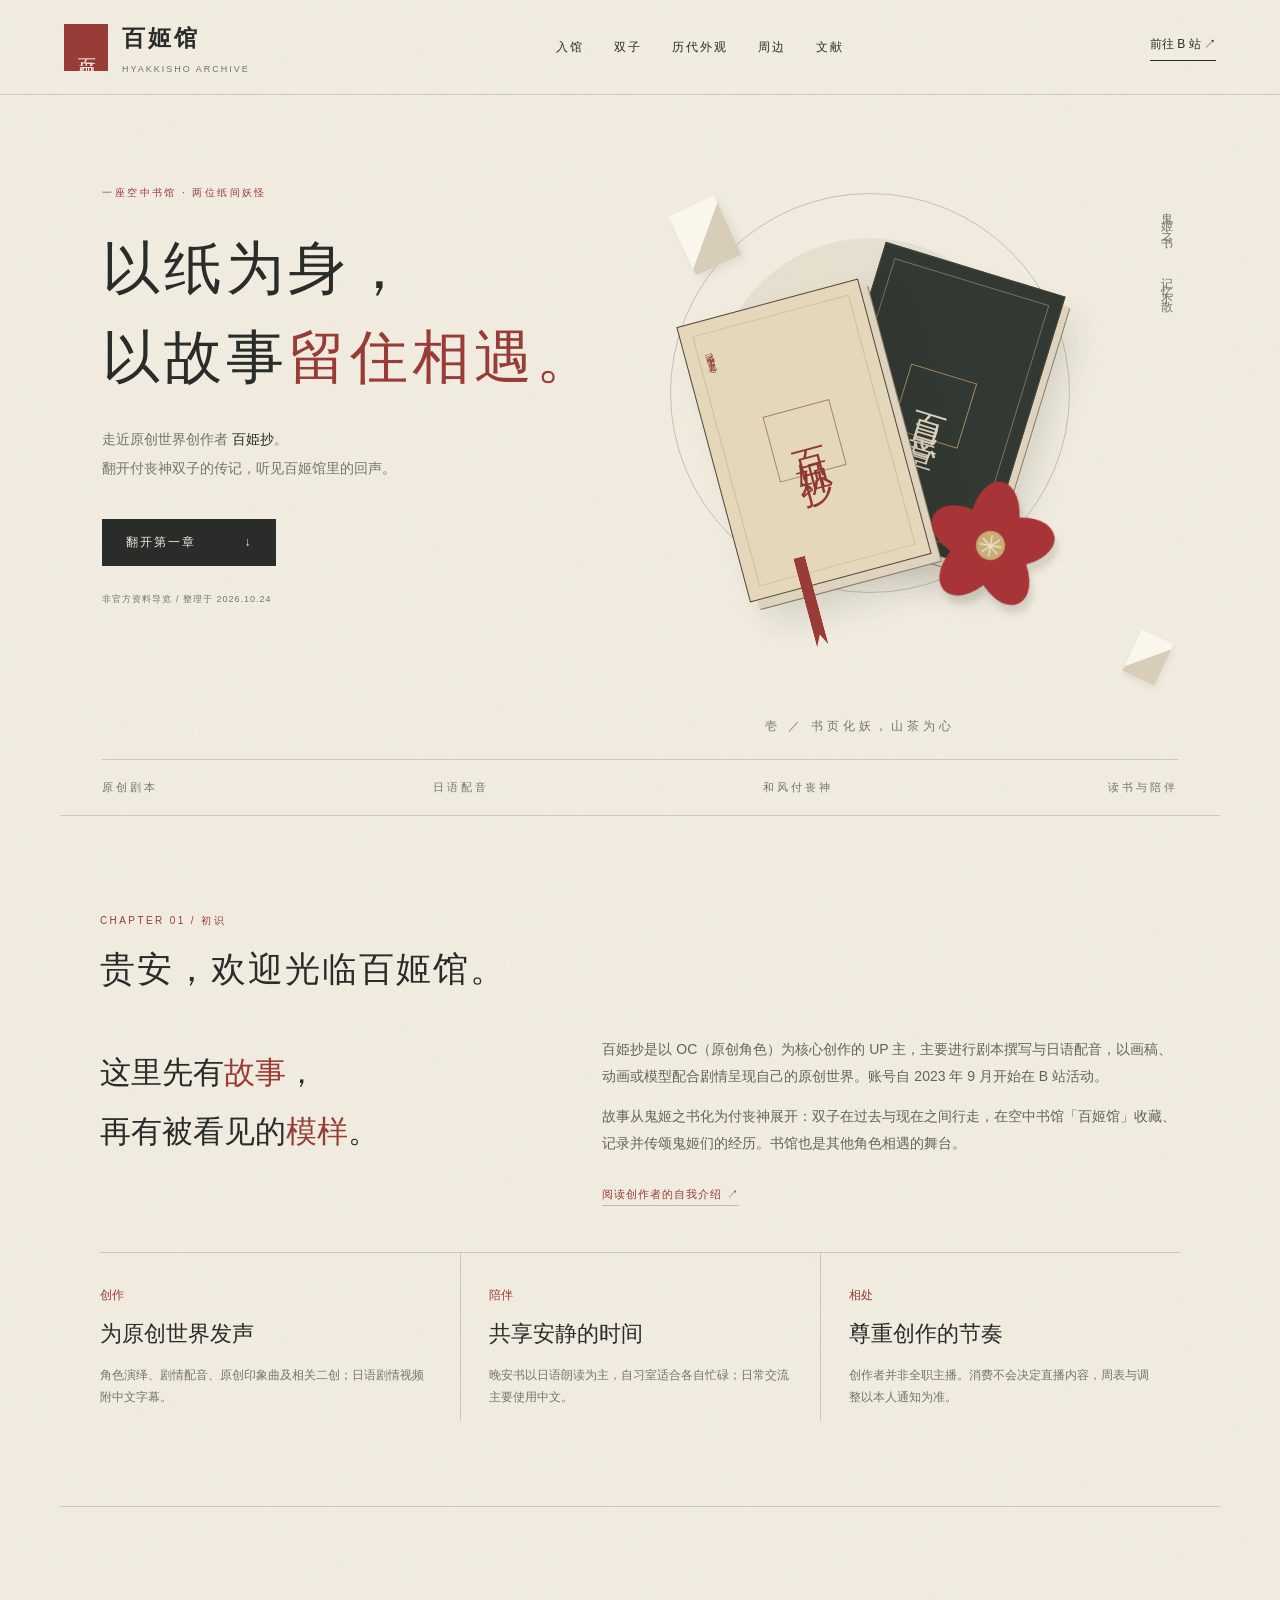
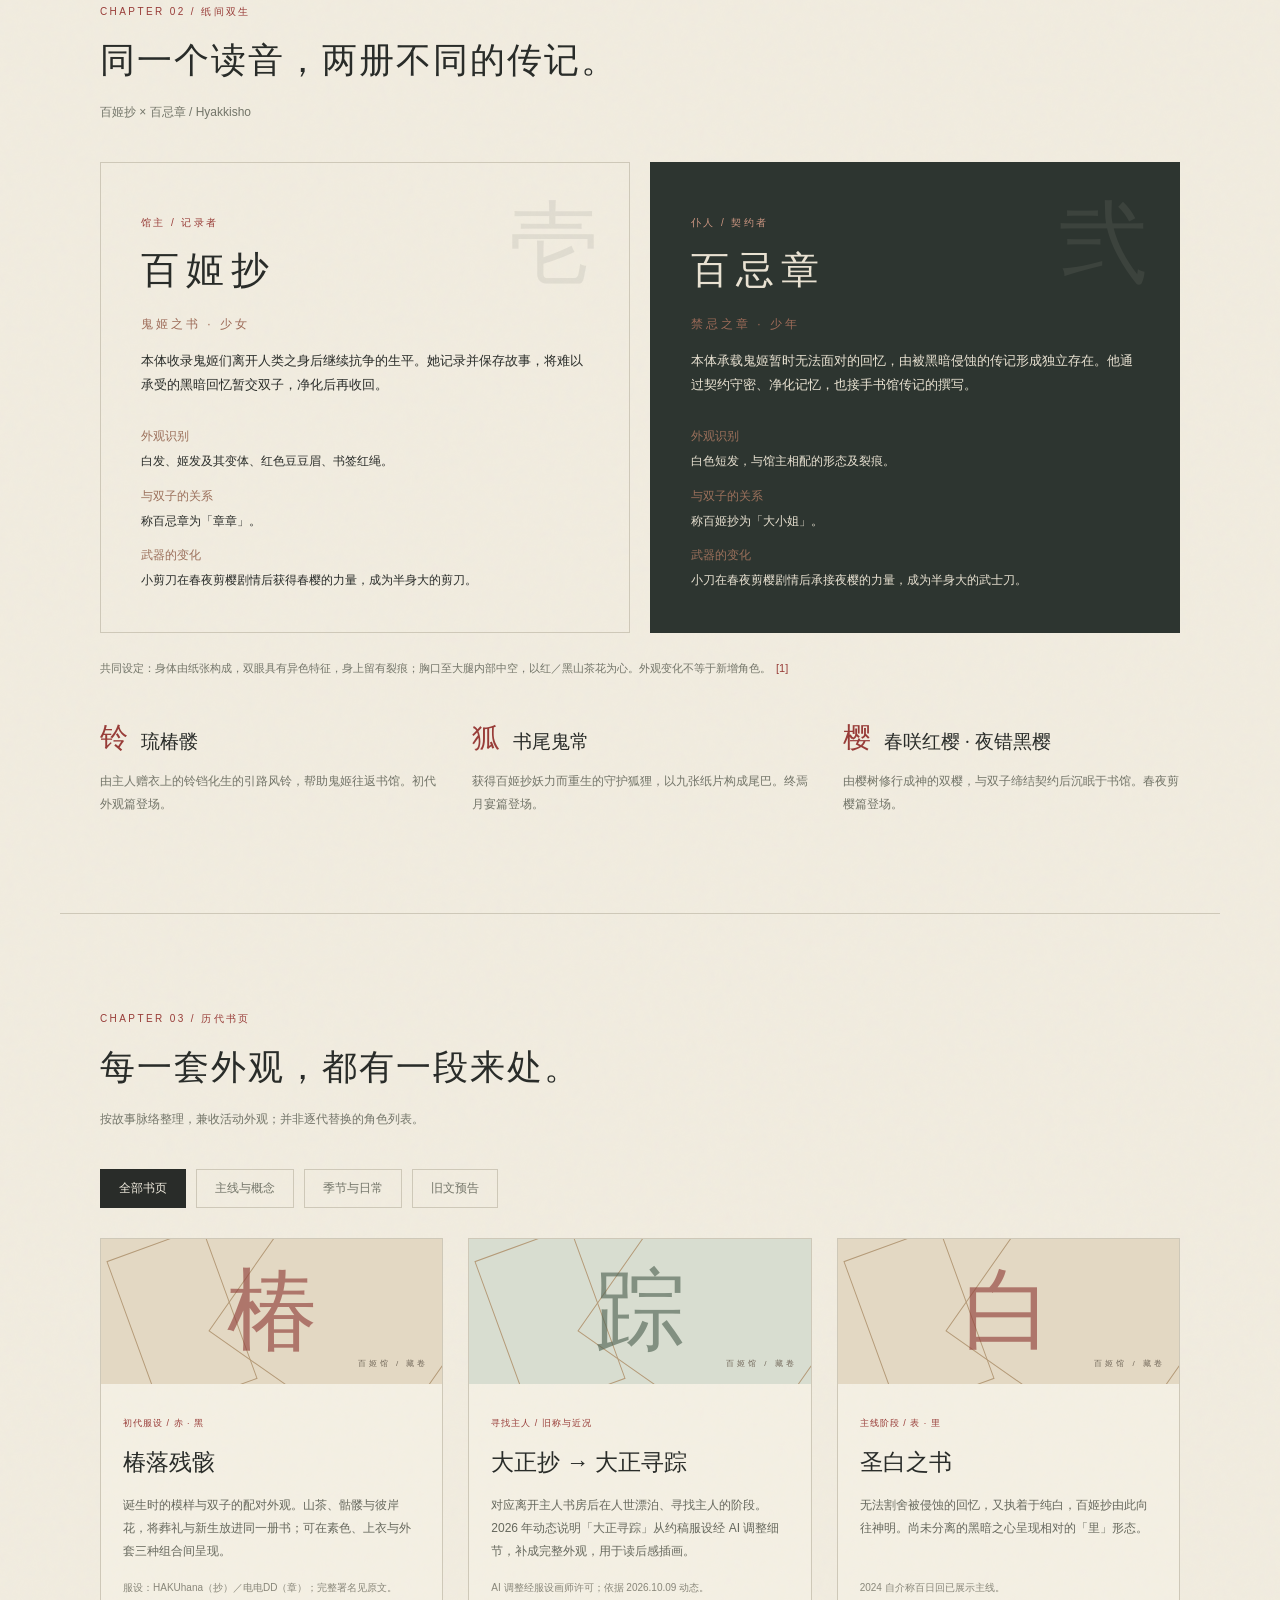
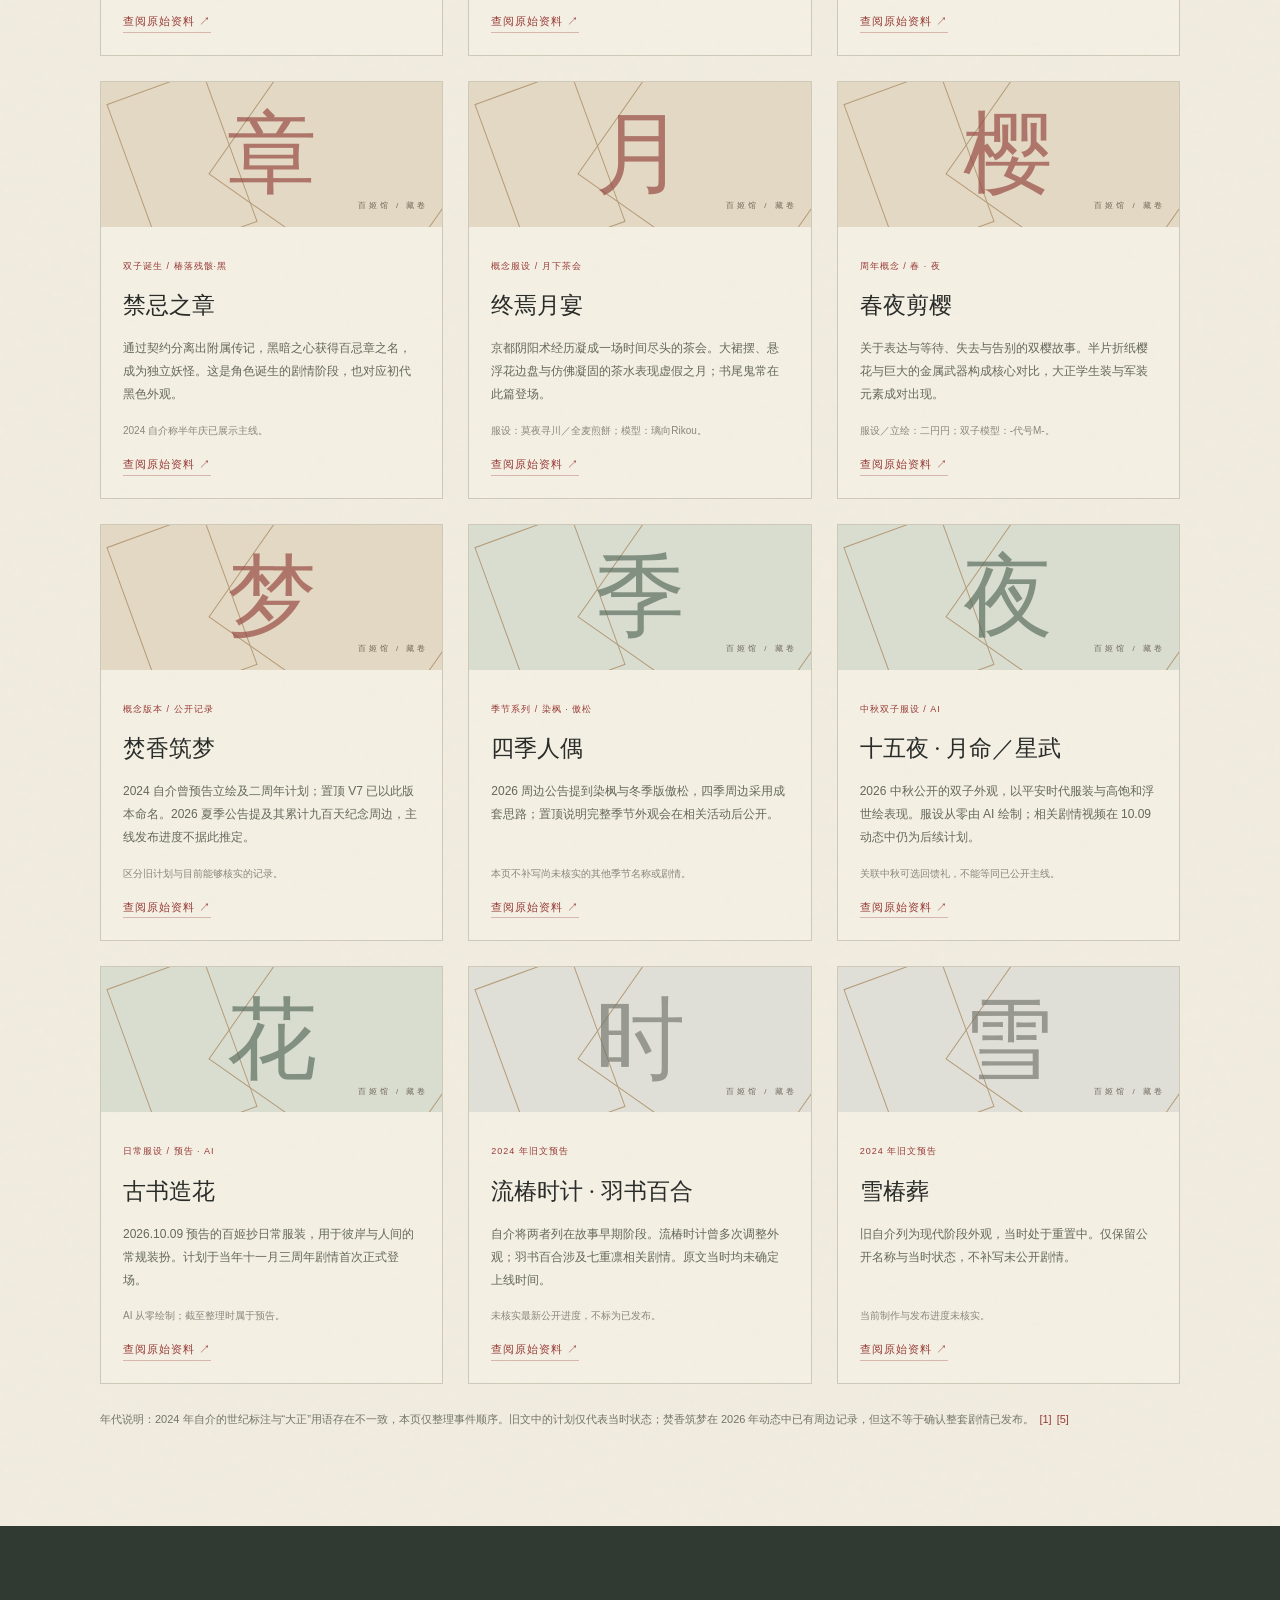
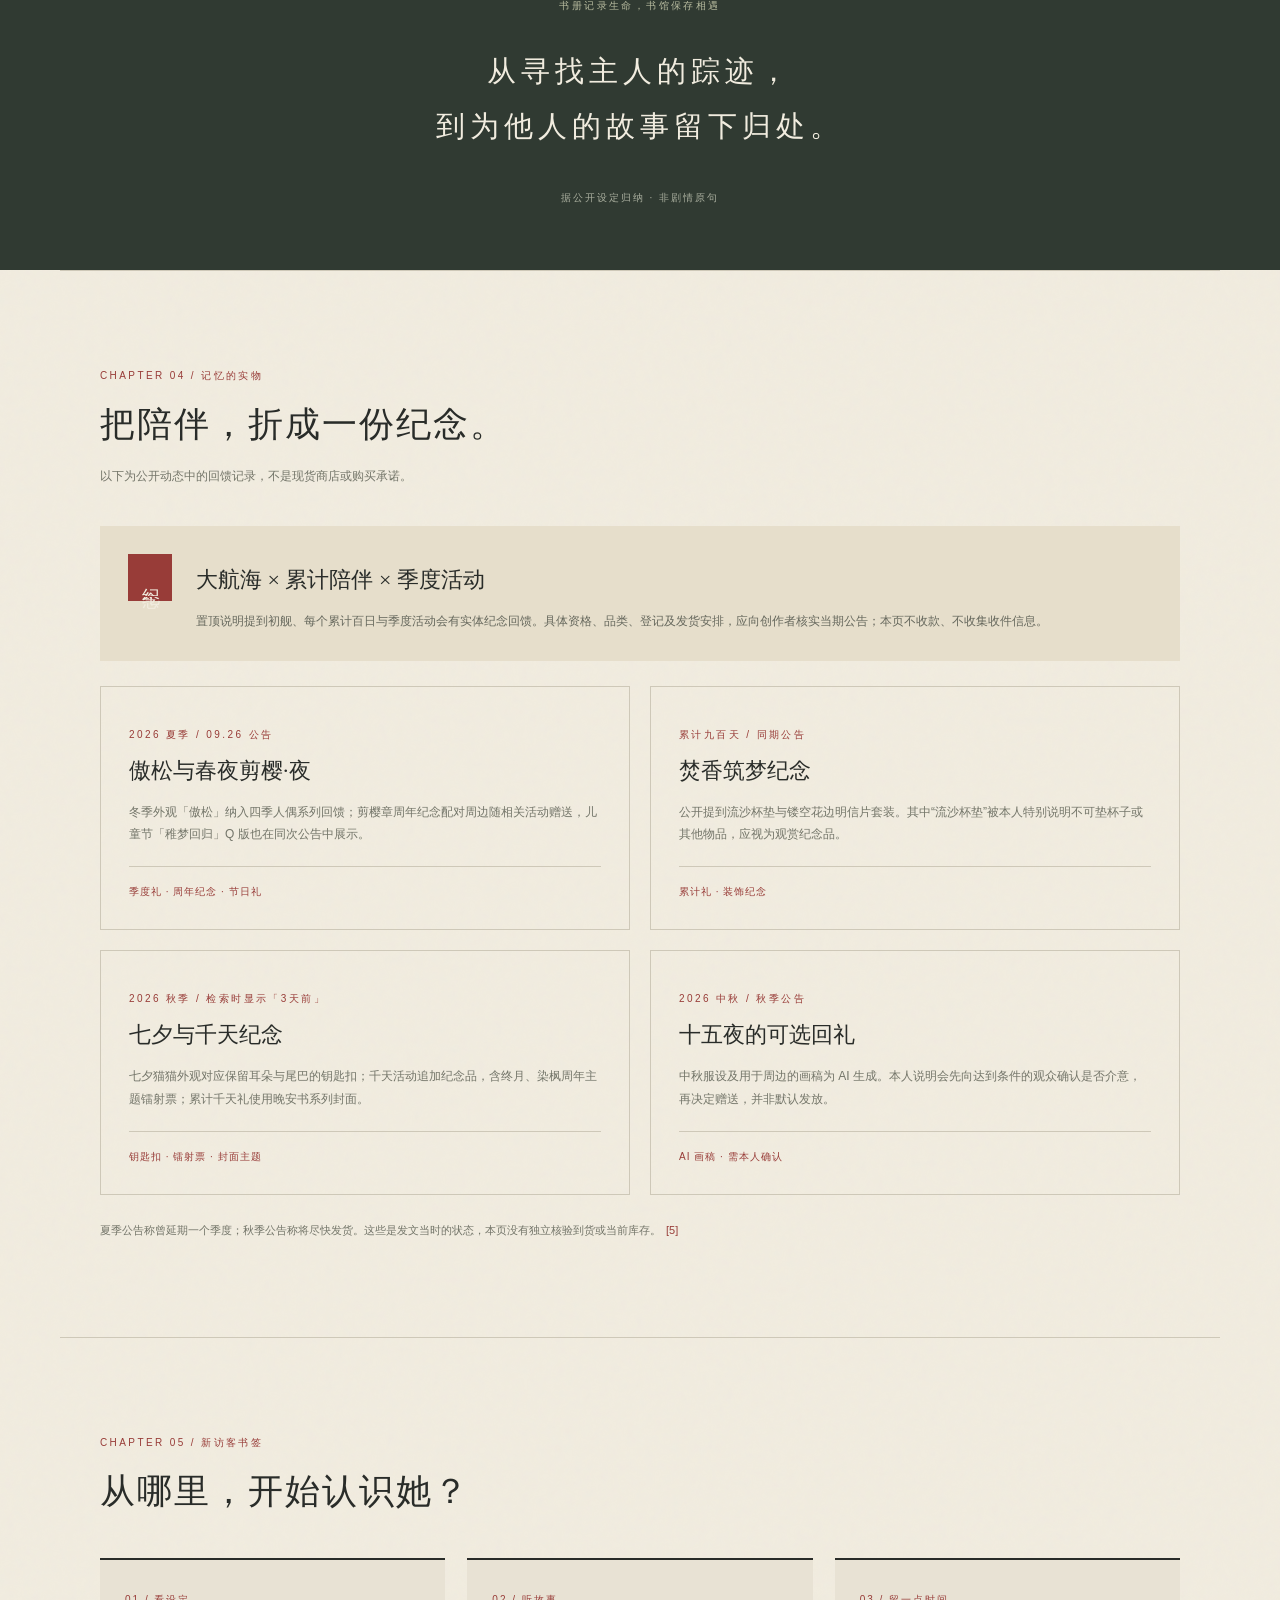
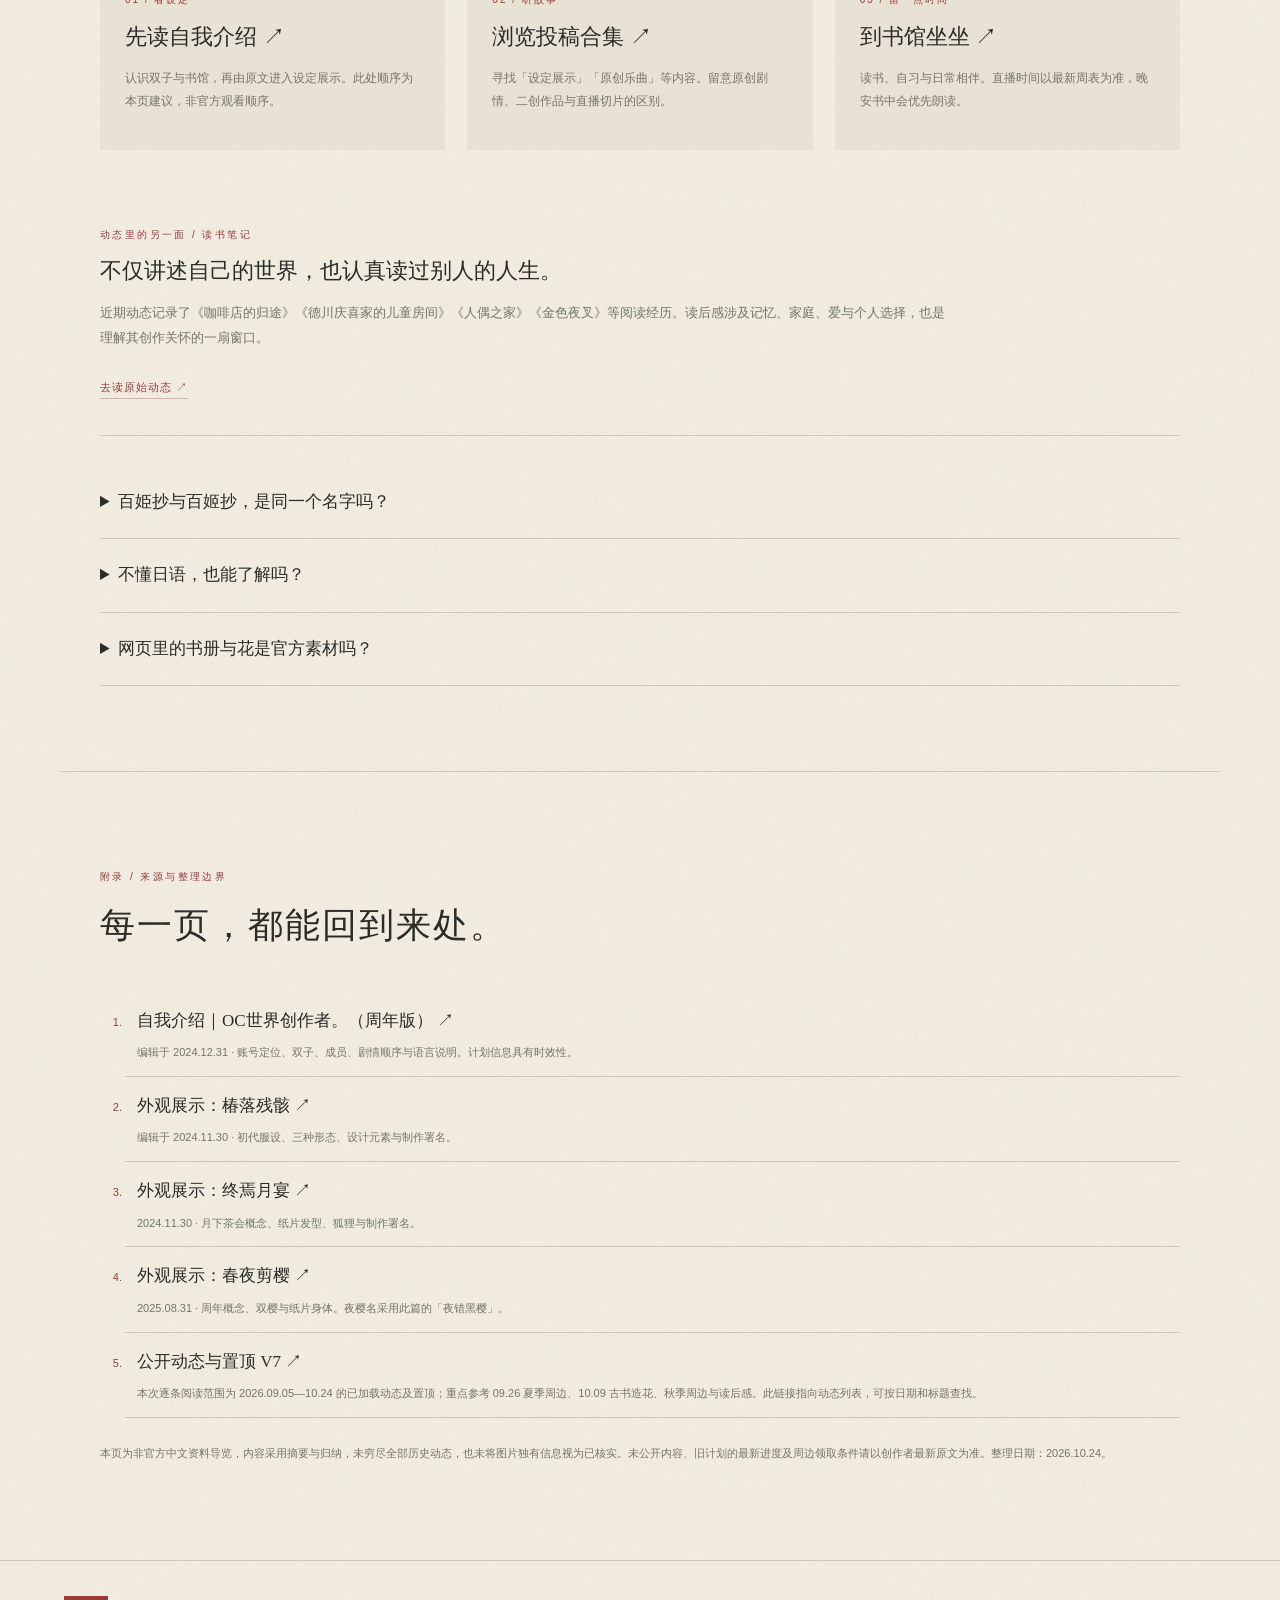
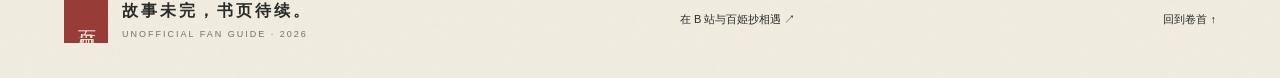
==== index.html @ fdc0618f "Build sourced Hyakkisho fan guide" ====
<!doctype html>
<html lang="zh-CN">
<head><meta charset="UTF-8"><meta name="viewport" content="width=device-width,initial-scale=1"><meta name="description" content="走进百姬馆：了解OC创作者百姫抄、付丧神双子、历代外观与纪念周边。非官方资料导览。"><meta name="theme-color" content="#eee8da"><title>百姬馆 · 纸间纪事 | 百姫抄非官方导览</title><link rel="stylesheet" href="style.css"><script src="app.js" defer></script></head>
<body>
<header><a class="brand" href="#"><span class="seal">百姬</span><span>百姬馆<small>HYAKKISHO ARCHIVE</small></span></a><nav aria-label="主要导航"><a href="#about">入馆</a><a href="#characters">双子</a><a href="#editions">历代外观</a><a href="#gifts">周边</a><a href="#sources">文献</a></nav><a class="visit" href="https://space.bilibili.com/3494368858081709" target="_blank" rel="noopener noreferrer">前往 B 站 ↗</a></header>
<main>
<section class="hero" aria-labelledby="title"><div class="hero-copy"><p class="eyebrow">一座空中书馆 · 两位纸间妖怪</p><h1 id="title">以纸为身，<br>以故事<span>留住相遇。</span></h1><p class="lead">走近原创世界创作者 <strong>百姫抄</strong>。<br>翻开付丧神双子的传记，听见百姬馆里的回声。</p><a class="button" href="#about">翻开第一章 <span>↓</span></a><p class="hero-note">非官方资料导览 / 整理于 2026.10.24</p></div><div class="book-scene" aria-label="以书册、山茶花和折纸为意象的装饰插画，并非角色立绘" role="img"><div class="orbit"></div><div class="moon"></div><span class="vertical">鬼姬之书 · 记忆不散</span><div class="paper p1"></div><div class="paper p2"></div><div class="book book-back"><span>百忌章</span></div><div class="book book-front"><span>百姬抄</span><small>记录者之卷</small><i></i></div><svg class="camellia" viewBox="0 0 240 240" aria-hidden="true"><g fill="#a93437"><ellipse cx="120" cy="82" rx="35" ry="56"/><ellipse cx="120" cy="82" rx="35" ry="56" transform="rotate(72 120 120)"/><ellipse cx="120" cy="82" rx="35" ry="56" transform="rotate(144 120 120)"/><ellipse cx="120" cy="82" rx="35" ry="56" transform="rotate(216 120 120)"/><ellipse cx="120" cy="82" rx="35" ry="56" transform="rotate(288 120 120)"/></g><circle cx="120" cy="120" r="21" fill="#c8ae75"/><g stroke="#eee3c8" stroke-width="2"><path d="M107 111l25 20m-23 0 23-21m-12-5v31m-16-16h32"/></g></svg><span class="scene-caption">壱 ／ 书页化妖，山茶为心</span></div><div class="hero-bottom"><span>原创剧本</span><span>日语配音</span><span>和风付丧神</span><span>读书与陪伴</span></div></section>
<section id="about" class="section about"><div class="section-heading"><p class="eyebrow">CHAPTER 01 / 初识</p><h2>贵安，欢迎光临百姬馆。</h2></div><div class="about-grid"><p class="intro">这里先有<span>故事</span>，<br>再有被看见的<span>模样</span>。</p><div><p>百姫抄是以 OC（原创角色）为核心创作的 UP 主，主要进行剧本撰写与日语配音，以画稿、动画或模型配合剧情呈现自己的原创世界。账号自 2023 年 9 月开始在 B 站活动。</p><p>故事从鬼姬之书化为付丧神展开：双子在过去与现在之间行走，在空中书馆「百姬馆」收藏、记录并传颂鬼姬们的经历。书馆也是其他角色相遇的舞台。</p><a class="text-link" href="https://www.bilibili.com/opus/1005208701635657733" target="_blank" rel="noopener noreferrer">阅读创作者的自我介绍 ↗</a></div></div><div class="facts"><div><small>创作</small><h3>为原创世界发声</h3><p>角色演绎、剧情配音、原创印象曲及相关二创；日语剧情视频附中文字幕。</p></div><div><small>陪伴</small><h3>共享安静的时间</h3><p>晚安书以日语朗读为主，自习室适合各自忙碌；日常交流主要使用中文。</p></div><div><small>相处</small><h3>尊重创作的节奏</h3><p>创作者并非全职主播。消费不会决定直播内容，周表与调整以本人通知为准。</p></div></div></section>
<section id="characters" class="section characters"><div class="section-heading"><p class="eyebrow">CHAPTER 02 / 纸间双生</p><h2>同一个读音，两册不同的传记。</h2><p>百姬抄 × 百忌章 / Hyakkisho</p></div><div class="twins"><article class="twin light"><span class="number">壱</span><p class="eyebrow">馆主 / 记录者</p><h3>百姬抄</h3><p class="alias">鬼姬之书 · 少女</p><p>本体收录鬼姬们离开人类之身后继续抗争的生平。她记录并保存故事，将难以承受的黑暗回忆暂交双子，净化后再收回。</p><dl><dt>外观识别</dt><dd>白发、姬发及其变体、红色豆豆眉、书签红绳。</dd><dt>与双子的关系</dt><dd>称百忌章为「章章」。</dd><dt>武器的变化</dt><dd>小剪刀在春夜剪樱剧情后获得春樱的力量，成为半身大的剪刀。</dd></dl></article><article class="twin dark"><span class="number">弐</span><p class="eyebrow">仆人 / 契约者</p><h3>百忌章</h3><p class="alias">禁忌之章 · 少年</p><p>本体承载鬼姬暂时无法面对的回忆，由被黑暗侵蚀的传记形成独立存在。他通过契约守密、净化记忆，也接手书馆传记的撰写。</p><dl><dt>外观识别</dt><dd>白色短发，与馆主相配的形态及裂痕。</dd><dt>与双子的关系</dt><dd>称百姬抄为「大小姐」。</dd><dt>武器的变化</dt><dd>小刀在春夜剪樱剧情后承接夜樱的力量，成为半身大的武士刀。</dd></dl></article></div><p class="annotation">共同设定：身体由纸张构成，双眼具有异色特征，身上留有裂痕；胸口至大腿内部中空，以红／黑山茶花为心。外观变化不等于新增角色。<a href="#source-1">[1]</a></p><div class="companions"><article><span>铃</span><h3>琉椿髅</h3><p>由主人赠衣上的铃铛化生的引路风铃，帮助鬼姬往返书馆。初代外观篇登场。</p></article><article><span>狐</span><h3>书尾鬼常</h3><p>获得百姬抄妖力而重生的守护狐狸，以九张纸片构成尾巴。终焉月宴篇登场。</p></article><article><span>樱</span><h3>春咲红樱 · 夜错黑樱</h3><p>由樱树修行成神的双樱，与双子缔结契约后沉眠于书馆。春夜剪樱篇登场。</p></article></div></section>
<section id="editions" class="section"><div class="section-heading"><p class="eyebrow">CHAPTER 03 / 历代书页</p><h2>每一套外观，都有一段来处。</h2><p>按故事脉络整理，兼收活动外观；并非逐代替换的角色列表。</p></div><div class="filters" role="group" aria-label="筛选外观"><button type="button" class="active" data-filter="all" aria-pressed="true">全部书页</button><button type="button" data-filter="story" aria-pressed="false">主线与概念</button><button type="button" data-filter="season" aria-pressed="false">季节与日常</button><button type="button" data-filter="plan" aria-pressed="false">旧文预告</button></div><p id="result-count" class="sr-only" aria-live="polite"></p><div id="edition-grid" class="edition-grid"></div><p class="annotation">年代说明：2024 年自介的世纪标注与“大正”用语存在不一致，本页仅整理事件顺序。旧文中的计划仅代表当时状态；焚香筑梦在 2026 年动态中已有周边记录，但这不等于确认整套剧情已发布。<a href="#source-1">[1]</a><a href="#source-5">[5]</a></p></section>
<section class="quote-band"><p class="eyebrow">书册记录生命，书馆保存相遇</p><p>从寻找主人的踪迹，<br>到为他人的故事留下归处。</p><small>据公开设定归纳 · 非剧情原句</small></section>
<section id="gifts" class="section"><div class="section-heading"><p class="eyebrow">CHAPTER 04 / 记忆的实物</p><h2>把陪伴，折成一份纪念。</h2><p>以下为公开动态中的回馈记录，不是现货商店或购买承诺。</p></div><div class="gift-intro"><span class="seal">纪念</span><div><h3>大航海 × 累计陪伴 × 季度活动</h3><p>置顶说明提到初舰、每个累计百日与季度活动会有实体纪念回馈。具体资格、品类、登记及发货安排，应向创作者核实当期公告；本页不收款、不收集收件信息。</p></div></div><div class="gift-grid"><article><p class="eyebrow">2026 夏季 / 09.26 公告</p><h3>傲松与春夜剪樱·夜</h3><p>冬季外观「傲松」纳入四季人偶系列回馈；剪樱章周年纪念配对周边随相关活动赠送，儿童节「稚梦回归」Q 版也在同次公告中展示。</p><span class="tag">季度礼 · 周年纪念 · 节日礼</span></article><article><p class="eyebrow">累计九百天 / 同期公告</p><h3>焚香筑梦纪念</h3><p>公开提到流沙杯垫与镂空花边明信片套装。其中“流沙杯垫”被本人特别说明不可垫杯子或其他物品，应视为观赏纪念品。</p><span class="tag">累计礼 · 装饰纪念</span></article><article><p class="eyebrow">2026 秋季 / 检索时显示「3天前」</p><h3>七夕与千天纪念</h3><p>七夕猫猫外观对应保留耳朵与尾巴的钥匙扣；千天活动追加纪念品，含终月、染枫周年主题镭射票；累计千天礼使用晚安书系列封面。</p><span class="tag">钥匙扣 · 镭射票 · 封面主题</span></article><article><p class="eyebrow">2026 中秋 / 秋季公告</p><h3>十五夜的可选回礼</h3><p>中秋服设及用于周边的画稿为 AI 生成。本人说明会先向达到条件的观众确认是否介意，再决定赠送，并非默认发放。</p><span class="tag">AI 画稿 · 需本人确认</span></article></div><p class="annotation">夏季公告称曾延期一个季度；秋季公告称将尽快发货。这些是发文当时的状态，本页没有独立核验到货或当前库存。<a href="#source-5">[5]</a></p></section>
<section id="start" class="section start"><div class="section-heading"><p class="eyebrow">CHAPTER 05 / 新访客书签</p><h2>从哪里，开始认识她？</h2></div><div class="start-grid"><a href="https://www.bilibili.com/opus/1005208701635657733" target="_blank" rel="noopener noreferrer"><small>01 / 看设定</small><h3>先读自我介绍 ↗</h3><p>认识双子与书馆，再由原文进入设定展示。此处顺序为本页建议，非官方观看顺序。</p></a><a href="https://space.bilibili.com/3494368858081709/lists" target="_blank" rel="noopener noreferrer"><small>02 / 听故事</small><h3>浏览投稿合集 ↗</h3><p>寻找「设定展示」「原创乐曲」等内容。留意原创剧情、二创作品与直播切片的区别。</p></a><a href="https://live.bilibili.com/30369774" target="_blank" rel="noopener noreferrer"><small>03 / 留一点时间</small><h3>到书馆坐坐 ↗</h3><p>读书、自习与日常相伴。直播时间以最新周表为准，晚安书中会优先朗读。</p></a></div><div class="reading"><p class="eyebrow">动态里的另一面 / 读书笔记</p><h3>不仅讲述自己的世界，也认真读过别人的人生。</h3><p>近期动态记录了《咖啡店的归途》《德川庆喜家的儿童房间》《人偶之家》《金色夜叉》等阅读经历。读后感涉及记忆、家庭、爱与个人选择，也是理解其创作关怀的一扇窗口。</p><a class="text-link" href="https://space.bilibili.com/3494368858081709/dynamic" target="_blank" rel="noopener noreferrer">去读原始动态 ↗</a></div><details><summary>百姫抄与百姬抄，是同一个名字吗？</summary><p>账号名使用「姫」；创作者说明日文名字写作「姫」，对应的中文字为「姬」。本页账号名沿用前者，角色中文介绍沿用后者。</p></details><details><summary>不懂日语，也能了解吗？</summary><p>可以。自介说明 OC 剧情视频中的日语配有中文字幕，日常直播互动主要为中文。晚安书多为日语，定位包含安静陪伴。</p></details><details><summary>网页里的书册与花是官方素材吗？</summary><p>不是。本页使用自行绘制的抽象书册、折纸与山茶装饰，未复制角色立绘，也不将装饰插画作为设定依据。角色设计、原画及模型的创作者署名请参阅原专栏。</p></details></section>
<section id="sources" class="section sources"><div class="section-heading"><p class="eyebrow">附录 / 来源与整理边界</p><h2>每一页，都能回到来处。</h2></div><ol><li id="source-1"><a href="https://www.bilibili.com/opus/1005208701635657733" target="_blank" rel="noopener noreferrer">自我介绍｜OC世界创作者。（周年版） ↗</a><span>编辑于 2024.12.31 · 账号定位、双子、成员、剧情顺序与语言说明。计划信息具有时效性。</span></li><li><a href="https://www.bilibili.com/opus/973294887045693443" target="_blank" rel="noopener noreferrer">外观展示：椿落残骸 ↗</a><span>编辑于 2024.11.30 · 初代服设、三种形态、设计元素与制作署名。</span></li><li><a href="https://www.bilibili.com/opus/1005554914639740935" target="_blank" rel="noopener noreferrer">外观展示：终焉月宴 ↗</a><span>2024.11.30 · 月下茶会概念、纸片发型、狐狸与制作署名。</span></li><li><a href="https://www.bilibili.com/opus/1107276409017991169" target="_blank" rel="noopener noreferrer">外观展示：春夜剪樱 ↗</a><span>2025.08.31 · 周年概念、双樱与纸片身体。夜樱名采用此篇的「夜错黑樱」。</span></li><li id="source-5"><a href="https://space.bilibili.com/3494368858081709/dynamic" target="_blank" rel="noopener noreferrer">公开动态与置顶 V7 ↗</a><span>本次逐条阅读范围为 2026.09.05—10.24 的已加载动态及置顶；重点参考 09.26 夏季周边、10.09 古书造花、秋季周边与读后感。此链接指向动态列表，可按日期和标题查找。</span></li></ol><p class="annotation">本页为非官方中文资料导览，内容采用摘要与归纳，未穷尽全部历史动态，也未将图片独有信息视为已核实。未公开内容、旧计划的最新进度及周边领取条件请以创作者最新原文为准。整理日期：2026.10.24。</p></section>
</main><footer><a class="brand" href="#"><span class="seal">百姬</span><span>故事未完，书页待续。<small>UNOFFICIAL FAN GUIDE · 2026</small></span></a><a href="https://space.bilibili.com/3494368858081709" target="_blank" rel="noopener noreferrer">在 B 站与百姫抄相遇 ↗</a><a href="#">回到卷首 ↑</a></footer>
</body></html>
---- style.css ----
@charset "UTF-8";
:root{--paper:#f1ecdf;--ink:#292c29;--muted:#737569;--red:#983c38;--line:#cec8b8;--serif:"Noto Serif SC","Songti SC","SimSun",serif}*{box-sizing:border-box}html{scroll-behavior:smooth;scroll-padding-top:100px}body{margin:0;background:var(--paper);color:var(--ink);font-family:"Microsoft YaHei",sans-serif;font-size:14px;line-height:1.9;background-image:url("data:image/svg+xml,%3Csvg viewBox='0 0 180 180' xmlns='http://www.w3.org/2000/svg'%3E%3Cfilter id='n'%3E%3CfeTurbulence type='fractalNoise' baseFrequency='.8' numOctaves='3' stitchTiles='stitch'/%3E%3C/filter%3E%3Cpath fill='%23000' opacity='.025' filter='url(%23n)' d='M0 0h180v180H0z'/%3E%3C/svg%3E")}a{color:inherit;text-decoration:none}a:hover{color:var(--red)}a:focus-visible,button:focus-visible,summary:focus-visible{outline:3px solid var(--red);outline-offset:5px}header{height:95px;margin:0 auto;padding:0 5%;display:flex;align-items:center;justify-content:space-between;border-bottom:1px solid var(--line);gap:25px}.brand{display:flex;gap:14px;align-items:center;font-family:var(--serif);font-size:23px;font-weight:bold;letter-spacing:3px}.brand small{display:block;font:9px/1.8 sans-serif;letter-spacing:2px;color:var(--muted)}.seal{display:inline-flex;flex-shrink:0;align-items:center;justify-content:center;border:1px solid var(--red);outline:1px solid var(--red);outline-offset:-5px;width:44px;height:47px;background:var(--red);color:var(--paper);font:18px/1.1 var(--serif);writing-mode:vertical-rl;letter-spacing:3px}nav{display:flex;gap:30px;font-size:12px;letter-spacing:2px}.visit{font-size:12px;border-bottom:1px solid var(--ink);padding-bottom:4px}.hero{min-height:720px;position:relative;padding:78px 8% 85px;display:grid;grid-template-columns:1.12fr 1fr;overflow:hidden}.eyebrow{font-size:10px;letter-spacing:2.4px;font-weight:500;color:var(--red);text-transform:uppercase}.hero h1{font-family:var(--serif);font-size:clamp(38px,4.5vw,66px);font-weight:500;line-height:1.55;letter-spacing:4px;margin:22px 0}.hero h1 span{color:var(--red)}.lead{color:var(--muted);font-size:14px;line-height:2.1}.lead strong{font-weight:500;color:var(--ink)}.button{display:inline-flex;align-items:center;gap:48px;background:var(--ink);color:var(--paper);padding:12px 24px;font-size:12px;letter-spacing:2px;margin-top:22px}.button:hover{background:var(--red);color:white}.hero-note{font-size:9px;letter-spacing:1px;color:var(--muted);margin-top:25px}.book-scene{position:relative;min-height:480px}.orbit{position:absolute;width:400px;height:400px;border:1px solid #c7c0ac;border-radius:50%;top:20px;left:0}.moon{position:absolute;width:310px;height:310px;border-radius:50%;background:#dcd4bf80;left:45px;top:65px}.vertical{writing-mode:vertical-rl;position:absolute;right:0;top:30px;font-family:var(--serif);letter-spacing:8px;font-size:12px;color:var(--muted)}.book{position:absolute;width:188px;height:285px;border:1px solid #51463d;box-shadow:7px 9px 0 #ddd3be,8px 10px 0 #887e68,18px 25px 35px #272b2425;display:flex;align-items:center;justify-content:center}.book:before{content:"";position:absolute;inset:12px;border:1px solid #b9aa8b80}.book span{writing-mode:vertical-rl;font-family:var(--serif);font-size:34px;letter-spacing:12px;border:1px solid #9f8864;padding:15px 8px;line-height:1.5}.book-back{transform:rotate(17deg);background:#323832;color:#dfd5bf;top:90px;left:170px}.book-front{transform:rotate(-15deg);background:#e5d8ba;color:#8f3733;top:125px;left:40px}.book-front:after{content:"";position:absolute;background:#993b38;width:12px;height:92px;bottom:-62px;left:52px;clip-path:polygon(0 0,100% 0,100% 100%,50% 87%,0 100%)}.book-front small{position:absolute;left:15px;top:25px;writing-mode:vertical-rl;font-family:var(--serif);font-size:9px;letter-spacing:3px}.camellia{width:165px;position:absolute;left:238px;top:290px;transform:rotate(10deg);filter:drop-shadow(5px 8px 3px #25271922)}.paper{position:absolute;width:50px;height:65px;background:linear-gradient(135deg,#fbf6eb 50%,#d7cdb8 51%);box-shadow:3px 5px 10px #0001}.p1{left:10px;top:30px;transform:rotate(-25deg)}.p2{right:5px;bottom:40px;transform:rotate(25deg) scale(.7)}.scene-caption{position:absolute;bottom:-5px;left:95px;font:12px var(--serif);letter-spacing:4px;color:var(--muted)}.hero-bottom{position:absolute;bottom:20px;left:8%;right:8%;border-top:1px solid var(--line);display:flex;justify-content:space-between;padding-top:20px;color:var(--muted);font:11px var(--serif);letter-spacing:3px}.section{max-width:1160px;margin:auto;padding:85px 40px;border-top:1px solid var(--line)}.section-heading{margin-bottom:38px}.section-heading h2{font:500 clamp(25px,3vw,35px)/1.6 var(--serif);letter-spacing:2px;margin:12px 0}.section-heading>p:last-child:not(.eyebrow){color:var(--muted);font-size:12px}.about-grid{display:grid;grid-template-columns:1fr 1.4fr;gap:90px}.intro{font:31px/1.9 var(--serif);margin-top:8px}.intro span{color:var(--red)}.about-grid>div>p{margin-top:0;color:#626457}.text-link{display:inline-block;color:var(--red);font-size:11px;letter-spacing:1px;margin-top:14px;border-bottom:1px solid #983c3850}.facts{display:grid;grid-template-columns:repeat(3,1fr);margin-top:45px;border-top:1px solid var(--line)}.facts>div{padding:28px 25px 0 0}.facts>div+div{padding-left:28px;border-left:1px solid var(--line)}.facts small{color:var(--red);font:12px var(--serif)}h3{font:500 22px/1.5 var(--serif);margin:9px 0 14px}.facts p,.companions p{color:var(--muted);font-size:12px}.twins{display:grid;grid-template-columns:1fr 1fr;gap:20px}.twin{padding:40px;position:relative;border:1px solid var(--line)}.twin h3{font-size:38px;letter-spacing:7px}.twin .number{position:absolute;right:30px;top:20px;font:90px var(--serif);opacity:.08}.twin p:not(.eyebrow):not(.alias){font-size:13px}.twin.dark{background:#2d3530;color:#e9e2d2;border-color:#2d3530}.dark .eyebrow{color:#cc9681}.alias{font-size:12px;letter-spacing:3px;color:#9d6b58}dl{margin:27px 0 0;font-size:12px}dt{margin-top:12px;color:#9b705b}dd{margin:2px 0 0}.annotation{font-size:11px;color:var(--muted);line-height:2;margin-top:24px}.annotation a{color:var(--red);margin-left:5px}.companions{display:grid;grid-template-columns:repeat(3,1fr);gap:35px;margin-top:40px}.companions article>span{float:left;margin-right:13px;color:var(--red);font:28px var(--serif)}.companions h3{font-size:19px}.filters{display:flex;flex-wrap:wrap;gap:10px;margin-bottom:30px}.filters button{font:12px "Microsoft YaHei",sans-serif;border:1px solid var(--line);padding:10px 18px;background:transparent;color:var(--muted);cursor:pointer}.filters button.active{background:var(--ink);color:var(--paper);border-color:var(--ink)}.edition-grid{display:grid;grid-template-columns:repeat(3,1fr);gap:25px}.edition{border:1px solid var(--line);background:#faf6eb45;display:flex;flex-direction:column}.edition-art{height:145px;position:relative;overflow:hidden;display:flex;align-items:center;justify-content:center;background:#e3d8c3}.edition-art>span{font:90px var(--serif);color:#93433d;opacity:.65;z-index:1}.edition-art:before{content:"";position:absolute;width:210px;height:210px;top:-40px;right:-20px;border:1px solid #b59b79;transform:rotate(35deg)}.edition-art:after{content:"";position:absolute;width:100px;height:160px;left:30px;top:0;border:1px solid #b59b79;transform:rotate(-20deg)}.edition-art small{position:absolute;right:14px;bottom:13px;font-size:8px;letter-spacing:3px;color:#746a5c}.art-season{background:#d8ddd0}.art-season>span{color:#556757}.art-plan{background:#dfdfd7}.art-plan>span{color:#72736a}.edition-copy{padding:22px;display:flex;flex:1;flex-direction:column}.edition-copy h3{font-size:23px;margin-top:5px}.edition-copy .eyebrow{font-size:9px;letter-spacing:1px}.edition-copy>p:not(.eyebrow){font-size:12px;color:#66685d;margin:0 0 15px}.edition-note{display:block;font-size:10px;color:#89877a;line-height:1.9;margin-top:auto}.edition-copy .text-link{align-self:flex-start}.quote-band{padding:60px 20px;background:#303a32;color:var(--paper);text-align:center}.quote-band .eyebrow{color:#b6ba9e}.quote-band>p:nth-child(2){font:29px/1.9 var(--serif);letter-spacing:5px}.quote-band small{font-size:10px;color:#a9ae9e;letter-spacing:2px}.gift-intro{display:flex;gap:24px;padding:28px;background:#e6decb;margin-bottom:25px}.gift-intro p{font-size:12px;color:#66685d;margin-bottom:0}.gift-grid{display:grid;grid-template-columns:1fr 1fr;gap:20px}.gift-grid article{border:1px solid var(--line);padding:28px}.gift-grid p:not(.eyebrow){font-size:12px;color:var(--muted)}.tag{font-size:10px;color:var(--red);border-top:1px solid var(--line);display:block;padding-top:15px;margin-top:20px;letter-spacing:1px}.start-grid{display:grid;grid-template-columns:repeat(3,1fr);gap:22px}.start-grid>a{display:block;padding:25px;border-top:2px solid var(--ink);background:#e8e2d4}.start-grid small{font-size:10px;color:var(--red);letter-spacing:2px}.start-grid h3{font-size:22px}.start-grid p{font-size:12px;color:var(--muted)}.reading{padding:35px 0;margin:30px 0;border-bottom:1px solid var(--line)}.reading p:not(.eyebrow){font-size:13px;color:var(--muted);max-width:850px}details{border-bottom:1px solid var(--line);padding:20px 0}summary{cursor:pointer;font-family:var(--serif);font-size:17px}details p{font-size:12px;color:var(--muted);max-width:850px}.sources ol{padding-left:25px}.sources li{padding:13px 0 13px 12px;border-bottom:1px solid var(--line)}.sources li::marker{font-size:11px;color:var(--red)}.sources li a{font-family:var(--serif);font-size:17px}.sources li span{display:block;color:var(--muted);font-size:11px;margin-top:5px}footer{padding:35px 5%;border-top:1px solid var(--line);display:flex;align-items:center;justify-content:space-between;gap:25px}footer .brand{font-size:16px}footer>a:not(.brand){font-size:11px}.sr-only{position:absolute;width:1px;height:1px;padding:0;margin:-1px;overflow:hidden;clip:rect(0,0,0,0);white-space:nowrap;border:0}@media(min-width:1450px){.hero{max-width:1400px;margin:auto}}@media(max-width:1000px){nav{gap:14px}.hero{padding:60px 6% 90px;min-height:650px}.book-scene{transform:scale(.8);transform-origin:center left}.about-grid{gap:40px}.edition-grid{grid-template-columns:repeat(2,1fr)}.section{padding:65px 30px}}@media(max-width:650px){header{height:auto;min-height:95px;flex-wrap:wrap;padding:18px 6%;gap:15px}.brand{font-size:20px}nav{order:3;width:100%;justify-content:space-between;gap:8px}.visit{font-size:10px}.hero{grid-template-columns:1fr;padding:45px 7% 75px;min-height:0}.hero h1{font-size:40px;letter-spacing:2px}.hero-copy{position:relative;z-index:2}.book-scene{height:390px;min-height:390px;width:390px;max-width:100%;transform:scale(.79);transform-origin:top left;margin-top:35px;margin-bottom:-70px}.vertical{right:-15px}.hero-bottom{font-size:9px;letter-spacing:1px;left:7%;right:7%}.section{padding:50px 7%}.section-heading{margin-bottom:25px}.section-heading h2{font-size:26px}.about-grid,.twins,.gift-grid,.start-grid{grid-template-columns:1fr;gap:20px}.intro{font-size:27px;line-height:1.7;margin:0}.facts{grid-template-columns:1fr;margin-top:25px}.facts>div,.facts>div+div{padding:20px 0;border-left:0;border-bottom:1px solid var(--line)}.twin{padding:28px}.companions{grid-template-columns:1fr;gap:15px}.companions p{margin-bottom:0}.edition-grid{grid-template-columns:1fr}.edition{display:grid;grid-template-columns:85px 1fr}.edition-art{height:100%;min-height:250px}.edition-art>span{font-size:55px}.edition-art small{writing-mode:vertical-rl;bottom:15px;right:10px}.edition-copy{padding:19px}.edition-copy h3{font-size:22px}.filters{gap:6px}.filters button{padding:8px 11px;font-size:11px}.gift-intro{padding:22px;gap:17px}.gift-intro h3{font-size:19px}.quote-band>p:nth-child(2){font-size:23px;letter-spacing:2px}footer{flex-wrap:wrap;padding:28px 7%}footer .brand{width:100%}}@media(prefers-reduced-motion:reduce){html{scroll-behavior:auto}}
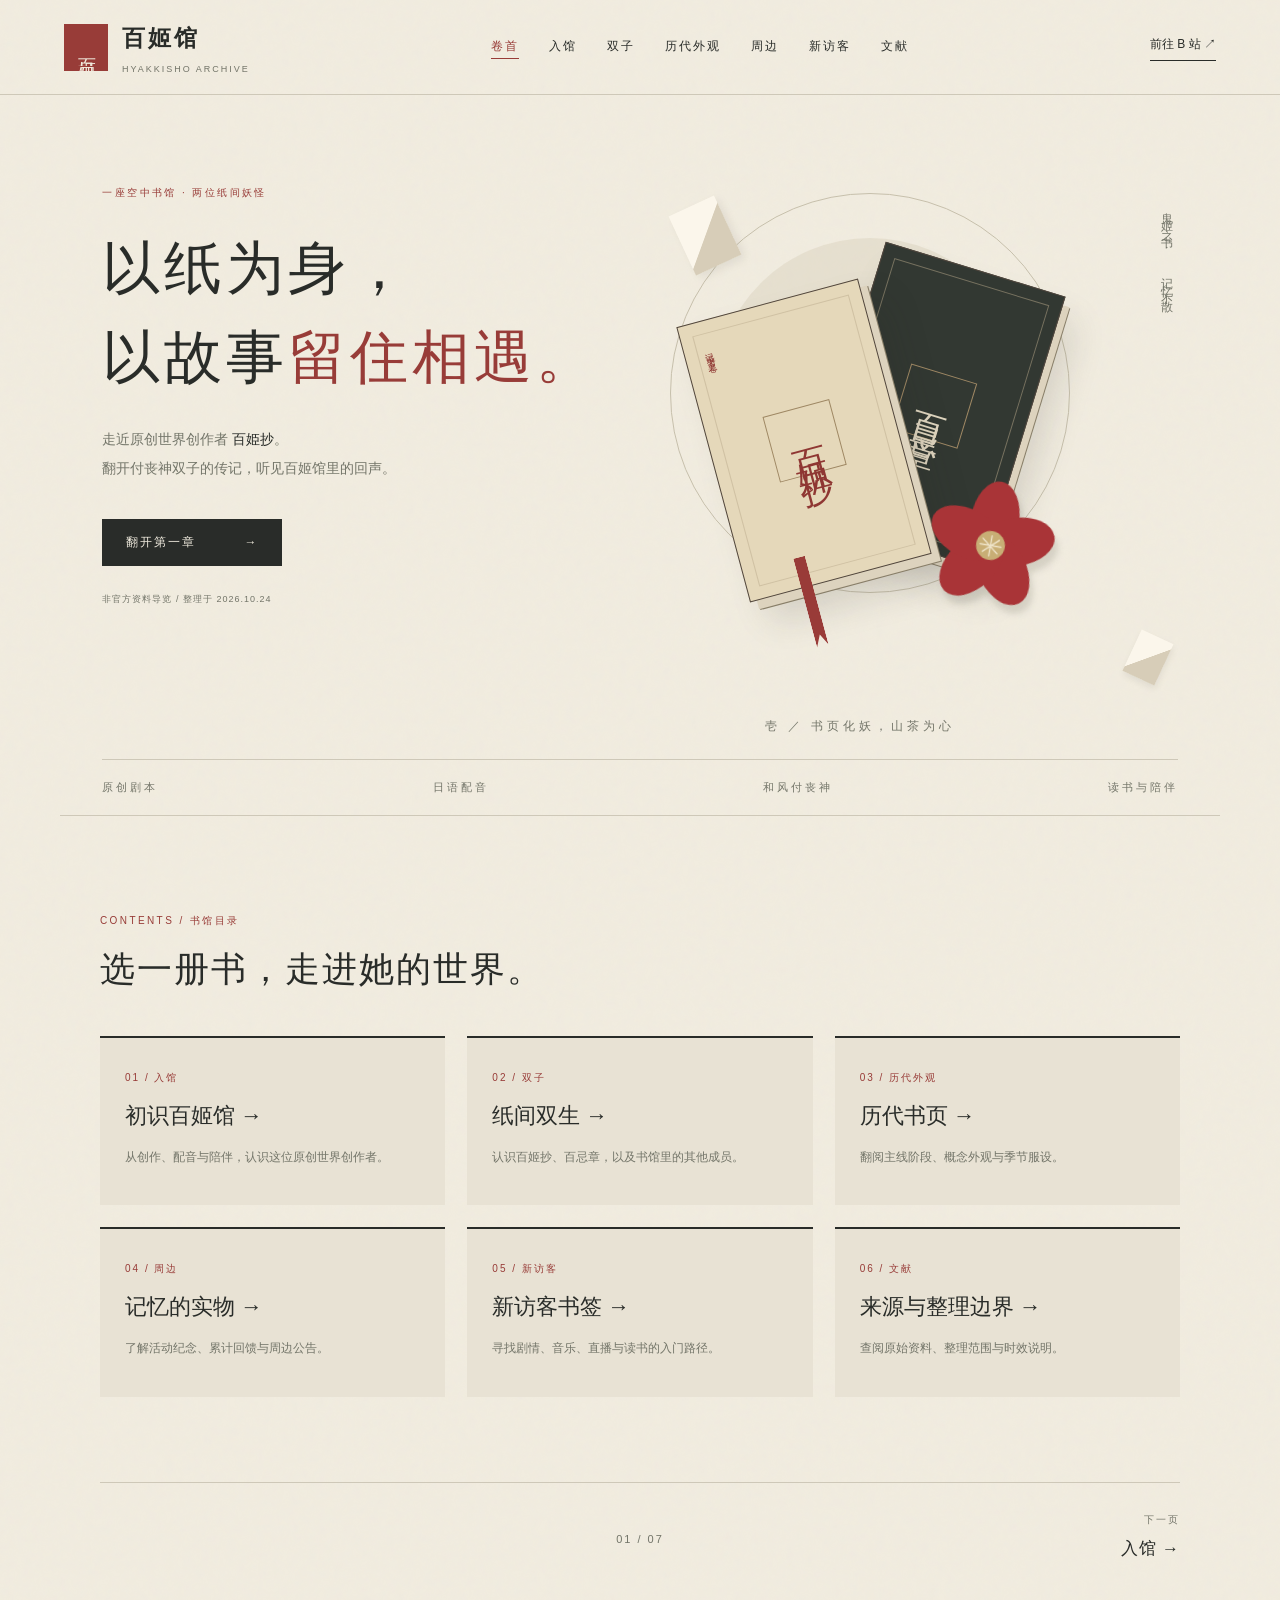
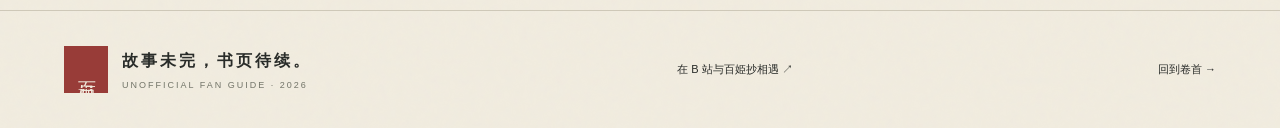
==== commit 61f6dd62: "Split guide into seven linked chapter pages" ====
--- a/index.html
+++ b/index.html
@@ -1,16 +1,9 @@
 <!doctype html>
 <html lang="zh-CN">
 <head><meta charset="UTF-8"><meta name="viewport" content="width=device-width,initial-scale=1"><meta name="description" content="走进百姬馆：了解OC创作者百姫抄、付丧神双子、历代外观与纪念周边。非官方资料导览。"><meta name="theme-color" content="#eee8da"><title>百姬馆 · 纸间纪事 | 百姫抄非官方导览</title><link rel="stylesheet" href="style.css"><script src="app.js" defer></script></head>
-<body>
-<header><a class="brand" href="#"><span class="seal">百姬</span><span>百姬馆<small>HYAKKISHO ARCHIVE</small></span></a><nav aria-label="主要导航"><a href="#about">入馆</a><a href="#characters">双子</a><a href="#editions">历代外观</a><a href="#gifts">周边</a><a href="#sources">文献</a></nav><a class="visit" href="https://space.bilibili.com/3494368858081709" target="_blank" rel="noopener noreferrer">前往 B 站 ↗</a></header>
+<body class="page-index">
+<header><a class="brand" href="index.html"><span class="seal">百姬</span><span>百姬馆<small>HYAKKISHO ARCHIVE</small></span></a><nav aria-label="主要导航"><a href="index.html" aria-current="page">卷首</a><a href="about.html">入馆</a><a href="characters.html">双子</a><a href="editions.html">历代外观</a><a href="gifts.html">周边</a><a href="start.html">新访客</a><a href="sources.html">文献</a></nav><a class="visit" href="https://space.bilibili.com/3494368858081709" target="_blank" rel="noopener noreferrer">前往 B 站 ↗</a></header>
 <main>
-<section class="hero" aria-labelledby="title"><div class="hero-copy"><p class="eyebrow">一座空中书馆 · 两位纸间妖怪</p><h1 id="title">以纸为身，<br>以故事<span>留住相遇。</span></h1><p class="lead">走近原创世界创作者 <strong>百姫抄</strong>。<br>翻开付丧神双子的传记，听见百姬馆里的回声。</p><a class="button" href="#about">翻开第一章 <span>↓</span></a><p class="hero-note">非官方资料导览 / 整理于 2026.10.24</p></div><div class="book-scene" aria-label="以书册、山茶花和折纸为意象的装饰插画，并非角色立绘" role="img"><div class="orbit"></div><div class="moon"></div><span class="vertical">鬼姬之书 · 记忆不散</span><div class="paper p1"></div><div class="paper p2"></div><div class="book book-back"><span>百忌章</span></div><div class="book book-front"><span>百姬抄</span><small>记录者之卷</small><i></i></div><svg class="camellia" viewBox="0 0 240 240" aria-hidden="true"><g fill="#a93437"><ellipse cx="120" cy="82" rx="35" ry="56"/><ellipse cx="120" cy="82" rx="35" ry="56" transform="rotate(72 120 120)"/><ellipse cx="120" cy="82" rx="35" ry="56" transform="rotate(144 120 120)"/><ellipse cx="120" cy="82" rx="35" ry="56" transform="rotate(216 120 120)"/><ellipse cx="120" cy="82" rx="35" ry="56" transform="rotate(288 120 120)"/></g><circle cx="120" cy="120" r="21" fill="#c8ae75"/><g stroke="#eee3c8" stroke-width="2"><path d="M107 111l25 20m-23 0 23-21m-12-5v31m-16-16h32"/></g></svg><span class="scene-caption">壱 ／ 书页化妖，山茶为心</span></div><div class="hero-bottom"><span>原创剧本</span><span>日语配音</span><span>和风付丧神</span><span>读书与陪伴</span></div></section>
-<section id="about" class="section about"><div class="section-heading"><p class="eyebrow">CHAPTER 01 / 初识</p><h2>贵安，欢迎光临百姬馆。</h2></div><div class="about-grid"><p class="intro">这里先有<span>故事</span>，<br>再有被看见的<span>模样</span>。</p><div><p>百姫抄是以 OC（原创角色）为核心创作的 UP 主，主要进行剧本撰写与日语配音，以画稿、动画或模型配合剧情呈现自己的原创世界。账号自 2023 年 9 月开始在 B 站活动。</p><p>故事从鬼姬之书化为付丧神展开：双子在过去与现在之间行走，在空中书馆「百姬馆」收藏、记录并传颂鬼姬们的经历。书馆也是其他角色相遇的舞台。</p><a class="text-link" href="https://www.bilibili.com/opus/1005208701635657733" target="_blank" rel="noopener noreferrer">阅读创作者的自我介绍 ↗</a></div></div><div class="facts"><div><small>创作</small><h3>为原创世界发声</h3><p>角色演绎、剧情配音、原创印象曲及相关二创；日语剧情视频附中文字幕。</p></div><div><small>陪伴</small><h3>共享安静的时间</h3><p>晚安书以日语朗读为主，自习室适合各自忙碌；日常交流主要使用中文。</p></div><div><small>相处</small><h3>尊重创作的节奏</h3><p>创作者并非全职主播。消费不会决定直播内容，周表与调整以本人通知为准。</p></div></div></section>
-<section id="characters" class="section characters"><div class="section-heading"><p class="eyebrow">CHAPTER 02 / 纸间双生</p><h2>同一个读音，两册不同的传记。</h2><p>百姬抄 × 百忌章 / Hyakkisho</p></div><div class="twins"><article class="twin light"><span class="number">壱</span><p class="eyebrow">馆主 / 记录者</p><h3>百姬抄</h3><p class="alias">鬼姬之书 · 少女</p><p>本体收录鬼姬们离开人类之身后继续抗争的生平。她记录并保存故事，将难以承受的黑暗回忆暂交双子，净化后再收回。</p><dl><dt>外观识别</dt><dd>白发、姬发及其变体、红色豆豆眉、书签红绳。</dd><dt>与双子的关系</dt><dd>称百忌章为「章章」。</dd><dt>武器的变化</dt><dd>小剪刀在春夜剪樱剧情后获得春樱的力量，成为半身大的剪刀。</dd></dl></article><article class="twin dark"><span class="number">弐</span><p class="eyebrow">仆人 / 契约者</p><h3>百忌章</h3><p class="alias">禁忌之章 · 少年</p><p>本体承载鬼姬暂时无法面对的回忆，由被黑暗侵蚀的传记形成独立存在。他通过契约守密、净化记忆，也接手书馆传记的撰写。</p><dl><dt>外观识别</dt><dd>白色短发，与馆主相配的形态及裂痕。</dd><dt>与双子的关系</dt><dd>称百姬抄为「大小姐」。</dd><dt>武器的变化</dt><dd>小刀在春夜剪樱剧情后承接夜樱的力量，成为半身大的武士刀。</dd></dl></article></div><p class="annotation">共同设定：身体由纸张构成，双眼具有异色特征，身上留有裂痕；胸口至大腿内部中空，以红／黑山茶花为心。外观变化不等于新增角色。<a href="#source-1">[1]</a></p><div class="companions"><article><span>铃</span><h3>琉椿髅</h3><p>由主人赠衣上的铃铛化生的引路风铃，帮助鬼姬往返书馆。初代外观篇登场。</p></article><article><span>狐</span><h3>书尾鬼常</h3><p>获得百姬抄妖力而重生的守护狐狸，以九张纸片构成尾巴。终焉月宴篇登场。</p></article><article><span>樱</span><h3>春咲红樱 · 夜错黑樱</h3><p>由樱树修行成神的双樱，与双子缔结契约后沉眠于书馆。春夜剪樱篇登场。</p></article></div></section>
-<section id="editions" class="section"><div class="section-heading"><p class="eyebrow">CHAPTER 03 / 历代书页</p><h2>每一套外观，都有一段来处。</h2><p>按故事脉络整理，兼收活动外观；并非逐代替换的角色列表。</p></div><div class="filters" role="group" aria-label="筛选外观"><button type="button" class="active" data-filter="all" aria-pressed="true">全部书页</button><button type="button" data-filter="story" aria-pressed="false">主线与概念</button><button type="button" data-filter="season" aria-pressed="false">季节与日常</button><button type="button" data-filter="plan" aria-pressed="false">旧文预告</button></div><p id="result-count" class="sr-only" aria-live="polite"></p><div id="edition-grid" class="edition-grid"></div><p class="annotation">年代说明：2024 年自介的世纪标注与“大正”用语存在不一致，本页仅整理事件顺序。旧文中的计划仅代表当时状态；焚香筑梦在 2026 年动态中已有周边记录，但这不等于确认整套剧情已发布。<a href="#source-1">[1]</a><a href="#source-5">[5]</a></p></section>
-<section class="quote-band"><p class="eyebrow">书册记录生命，书馆保存相遇</p><p>从寻找主人的踪迹，<br>到为他人的故事留下归处。</p><small>据公开设定归纳 · 非剧情原句</small></section>
-<section id="gifts" class="section"><div class="section-heading"><p class="eyebrow">CHAPTER 04 / 记忆的实物</p><h2>把陪伴，折成一份纪念。</h2><p>以下为公开动态中的回馈记录，不是现货商店或购买承诺。</p></div><div class="gift-intro"><span class="seal">纪念</span><div><h3>大航海 × 累计陪伴 × 季度活动</h3><p>置顶说明提到初舰、每个累计百日与季度活动会有实体纪念回馈。具体资格、品类、登记及发货安排，应向创作者核实当期公告；本页不收款、不收集收件信息。</p></div></div><div class="gift-grid"><article><p class="eyebrow">2026 夏季 / 09.26 公告</p><h3>傲松与春夜剪樱·夜</h3><p>冬季外观「傲松」纳入四季人偶系列回馈；剪樱章周年纪念配对周边随相关活动赠送，儿童节「稚梦回归」Q 版也在同次公告中展示。</p><span class="tag">季度礼 · 周年纪念 · 节日礼</span></article><article><p class="eyebrow">累计九百天 / 同期公告</p><h3>焚香筑梦纪念</h3><p>公开提到流沙杯垫与镂空花边明信片套装。其中“流沙杯垫”被本人特别说明不可垫杯子或其他物品，应视为观赏纪念品。</p><span class="tag">累计礼 · 装饰纪念</span></article><article><p class="eyebrow">2026 秋季 / 检索时显示「3天前」</p><h3>七夕与千天纪念</h3><p>七夕猫猫外观对应保留耳朵与尾巴的钥匙扣；千天活动追加纪念品，含终月、染枫周年主题镭射票；累计千天礼使用晚安书系列封面。</p><span class="tag">钥匙扣 · 镭射票 · 封面主题</span></article><article><p class="eyebrow">2026 中秋 / 秋季公告</p><h3>十五夜的可选回礼</h3><p>中秋服设及用于周边的画稿为 AI 生成。本人说明会先向达到条件的观众确认是否介意，再决定赠送，并非默认发放。</p><span class="tag">AI 画稿 · 需本人确认</span></article></div><p class="annotation">夏季公告称曾延期一个季度；秋季公告称将尽快发货。这些是发文当时的状态，本页没有独立核验到货或当前库存。<a href="#source-5">[5]</a></p></section>
-<section id="start" class="section start"><div class="section-heading"><p class="eyebrow">CHAPTER 05 / 新访客书签</p><h2>从哪里，开始认识她？</h2></div><div class="start-grid"><a href="https://www.bilibili.com/opus/1005208701635657733" target="_blank" rel="noopener noreferrer"><small>01 / 看设定</small><h3>先读自我介绍 ↗</h3><p>认识双子与书馆，再由原文进入设定展示。此处顺序为本页建议，非官方观看顺序。</p></a><a href="https://space.bilibili.com/3494368858081709/lists" target="_blank" rel="noopener noreferrer"><small>02 / 听故事</small><h3>浏览投稿合集 ↗</h3><p>寻找「设定展示」「原创乐曲」等内容。留意原创剧情、二创作品与直播切片的区别。</p></a><a href="https://live.bilibili.com/30369774" target="_blank" rel="noopener noreferrer"><small>03 / 留一点时间</small><h3>到书馆坐坐 ↗</h3><p>读书、自习与日常相伴。直播时间以最新周表为准，晚安书中会优先朗读。</p></a></div><div class="reading"><p class="eyebrow">动态里的另一面 / 读书笔记</p><h3>不仅讲述自己的世界，也认真读过别人的人生。</h3><p>近期动态记录了《咖啡店的归途》《德川庆喜家的儿童房间》《人偶之家》《金色夜叉》等阅读经历。读后感涉及记忆、家庭、爱与个人选择，也是理解其创作关怀的一扇窗口。</p><a class="text-link" href="https://space.bilibili.com/3494368858081709/dynamic" target="_blank" rel="noopener noreferrer">去读原始动态 ↗</a></div><details><summary>百姫抄与百姬抄，是同一个名字吗？</summary><p>账号名使用「姫」；创作者说明日文名字写作「姫」，对应的中文字为「姬」。本页账号名沿用前者，角色中文介绍沿用后者。</p></details><details><summary>不懂日语，也能了解吗？</summary><p>可以。自介说明 OC 剧情视频中的日语配有中文字幕，日常直播互动主要为中文。晚安书多为日语，定位包含安静陪伴。</p></details><details><summary>网页里的书册与花是官方素材吗？</summary><p>不是。本页使用自行绘制的抽象书册、折纸与山茶装饰，未复制角色立绘，也不将装饰插画作为设定依据。角色设计、原画及模型的创作者署名请参阅原专栏。</p></details></section>
-<section id="sources" class="section sources"><div class="section-heading"><p class="eyebrow">附录 / 来源与整理边界</p><h2>每一页，都能回到来处。</h2></div><ol><li id="source-1"><a href="https://www.bilibili.com/opus/1005208701635657733" target="_blank" rel="noopener noreferrer">自我介绍｜OC世界创作者。（周年版） ↗</a><span>编辑于 2024.12.31 · 账号定位、双子、成员、剧情顺序与语言说明。计划信息具有时效性。</span></li><li><a href="https://www.bilibili.com/opus/973294887045693443" target="_blank" rel="noopener noreferrer">外观展示：椿落残骸 ↗</a><span>编辑于 2024.11.30 · 初代服设、三种形态、设计元素与制作署名。</span></li><li><a href="https://www.bilibili.com/opus/1005554914639740935" target="_blank" rel="noopener noreferrer">外观展示：终焉月宴 ↗</a><span>2024.11.30 · 月下茶会概念、纸片发型、狐狸与制作署名。</span></li><li><a href="https://www.bilibili.com/opus/1107276409017991169" target="_blank" rel="noopener noreferrer">外观展示：春夜剪樱 ↗</a><span>2025.08.31 · 周年概念、双樱与纸片身体。夜樱名采用此篇的「夜错黑樱」。</span></li><li id="source-5"><a href="https://space.bilibili.com/3494368858081709/dynamic" target="_blank" rel="noopener noreferrer">公开动态与置顶 V7 ↗</a><span>本次逐条阅读范围为 2026.09.05—10.24 的已加载动态及置顶；重点参考 09.26 夏季周边、10.09 古书造花、秋季周边与读后感。此链接指向动态列表，可按日期和标题查找。</span></li></ol><p class="annotation">本页为非官方中文资料导览，内容采用摘要与归纳，未穷尽全部历史动态，也未将图片独有信息视为已核实。未公开内容、旧计划的最新进度及周边领取条件请以创作者最新原文为准。整理日期：2026.10.24。</p></section>
-</main><footer><a class="brand" href="#"><span class="seal">百姬</span><span>故事未完，书页待续。<small>UNOFFICIAL FAN GUIDE · 2026</small></span></a><a href="https://space.bilibili.com/3494368858081709" target="_blank" rel="noopener noreferrer">在 B 站与百姫抄相遇 ↗</a><a href="#">回到卷首 ↑</a></footer>
+<section class="hero" aria-labelledby="title"><div class="hero-copy"><p class="eyebrow">一座空中书馆 · 两位纸间妖怪</p><h1 id="title">以纸为身，<br>以故事<span>留住相遇。</span></h1><p class="lead">走近原创世界创作者 <strong>百姫抄</strong>。<br>翻开付丧神双子的传记，听见百姬馆里的回声。</p><a class="button" href="about.html">翻开第一章 <span>→</span></a><p class="hero-note">非官方资料导览 / 整理于 2026.10.24</p></div><div class="book-scene" aria-label="以书册、山茶花和折纸为意象的装饰插画，并非角色立绘" role="img"><div class="orbit"></div><div class="moon"></div><span class="vertical">鬼姬之书 · 记忆不散</span><div class="paper p1"></div><div class="paper p2"></div><div class="book book-back"><span>百忌章</span></div><div class="book book-front"><span>百姬抄</span><small>记录者之卷</small><i></i></div><svg class="camellia" viewBox="0 0 240 240" aria-hidden="true"><g fill="#a93437"><ellipse cx="120" cy="82" rx="35" ry="56"/><ellipse cx="120" cy="82" rx="35" ry="56" transform="rotate(72 120 120)"/><ellipse cx="120" cy="82" rx="35" ry="56" transform="rotate(144 120 120)"/><ellipse cx="120" cy="82" rx="35" ry="56" transform="rotate(216 120 120)"/><ellipse cx="120" cy="82" rx="35" ry="56" transform="rotate(288 120 120)"/></g><circle cx="120" cy="120" r="21" fill="#c8ae75"/><g stroke="#eee3c8" stroke-width="2"><path d="M107 111l25 20m-23 0 23-21m-12-5v31m-16-16h32"/></g></svg><span class="scene-caption">壱 ／ 书页化妖，山茶为心</span></div><div class="hero-bottom"><span>原创剧本</span><span>日语配音</span><span>和风付丧神</span><span>读书与陪伴</span></div></section><section class="section directory"><div class="section-heading"><p class="eyebrow">CONTENTS / 书馆目录</p><h2>选一册书，走进她的世界。</h2></div><div class="start-grid"><a href="about.html"><small>01 / 入馆</small><h3>初识百姬馆 →</h3><p>从创作、配音与陪伴，认识这位原创世界创作者。</p></a><a href="characters.html"><small>02 / 双子</small><h3>纸间双生 →</h3><p>认识百姬抄、百忌章，以及书馆里的其他成员。</p></a><a href="editions.html"><small>03 / 历代外观</small><h3>历代书页 →</h3><p>翻阅主线阶段、概念外观与季节服设。</p></a><a href="gifts.html"><small>04 / 周边</small><h3>记忆的实物 →</h3><p>了解活动纪念、累计回馈与周边公告。</p></a><a href="start.html"><small>05 / 新访客</small><h3>新访客书签 →</h3><p>寻找剧情、音乐、直播与读书的入门路径。</p></a><a href="sources.html"><small>06 / 文献</small><h3>来源与整理边界 →</h3><p>查阅原始资料、整理范围与时效说明。</p></a></div></section><nav class="page-turn" aria-label="章节翻页"><span></span><span class="page-number">01 / 07</span><a href="about.html"><small>下一页</small><span>入馆 →</span></a></nav>
+</main><footer><a class="brand" href="index.html"><span class="seal">百姬</span><span>故事未完，书页待续。<small>UNOFFICIAL FAN GUIDE · 2026</small></span></a><a href="https://space.bilibili.com/3494368858081709" target="_blank" rel="noopener noreferrer">在 B 站与百姫抄相遇 ↗</a><a href="index.html">回到卷首 →</a></footer>
 </body></html>
--- a/style.css
+++ b/style.css
@@ -1,2 +1,15 @@
 @charset "UTF-8";
+/* Separate chapter pages share the archive's paper-and-ink layout. */
+.section-heading h1{font:500 clamp(25px,3vw,35px)/1.6 var(--serif);letter-spacing:2px;margin:12px 0}
+header nav a[aria-current="page"]{color:#983c38;border-bottom:1px solid #983c38}
+.breadcrumb{max-width:1160px;margin:30px auto 0;padding:0 40px;display:flex;gap:12px;font-size:11px;color:#737569}
+body:not(.page-index) main>.section:first-of-type{border-top:0;padding-top:25px}
+.page-turn{max-width:1080px;margin:0 auto;padding:30px 0 45px;display:grid;grid-template-columns:1fr auto 1fr;align-items:center;border-top:1px solid #cec8b8;gap:20px}
+.page-turn>a{display:flex;flex-direction:column;align-items:flex-start;gap:6px;letter-spacing:1px;font-family:var(--serif);font-size:17px}
+.page-turn>a:last-child{align-items:flex-end;text-align:right}
+.page-turn small{font:10px sans-serif;color:#737569;letter-spacing:2px}
+.page-number{font:11px sans-serif;color:#737569;letter-spacing:2px}
+@media(max-width:1160px){.page-turn{margin-left:40px;margin-right:40px}}
+@media(max-width:800px){header{flex-wrap:wrap;height:auto;min-height:95px;padding-top:16px;padding-bottom:16px}header nav{order:3;width:100%;justify-content:space-between;gap:8px}}
+@media(max-width:650px){.breadcrumb{padding:0 7%;margin-top:24px}.page-turn{margin-left:7%;margin-right:7%;gap:10px}.page-turn>a{font-size:14px}.section-heading h1{font-size:26px}}
 :root{--paper:#f1ecdf;--ink:#292c29;--muted:#737569;--red:#983c38;--line:#cec8b8;--serif:"Noto Serif SC","Songti SC","SimSun",serif}*{box-sizing:border-box}html{scroll-behavior:smooth;scroll-padding-top:100px}body{margin:0;background:var(--paper);color:var(--ink);font-family:"Microsoft YaHei",sans-serif;font-size:14px;line-height:1.9;background-image:url("data:image/svg+xml,%3Csvg viewBox='0 0 180 180' xmlns='http://www.w3.org/2000/svg'%3E%3Cfilter id='n'%3E%3CfeTurbulence type='fractalNoise' baseFrequency='.8' numOctaves='3' stitchTiles='stitch'/%3E%3C/filter%3E%3Cpath fill='%23000' opacity='.025' filter='url(%23n)' d='M0 0h180v180H0z'/%3E%3C/svg%3E")}a{color:inherit;text-decoration:none}a:hover{color:var(--red)}a:focus-visible,button:focus-visible,summary:focus-visible{outline:3px solid var(--red);outline-offset:5px}header{height:95px;margin:0 auto;padding:0 5%;display:flex;align-items:center;justify-content:space-between;border-bottom:1px solid var(--line);gap:25px}.brand{display:flex;gap:14px;align-items:center;font-family:var(--serif);font-size:23px;font-weight:bold;letter-spacing:3px}.brand small{display:block;font:9px/1.8 sans-serif;letter-spacing:2px;color:var(--muted)}.seal{display:inline-flex;flex-shrink:0;align-items:center;justify-content:center;border:1px solid var(--red);outline:1px solid var(--red);outline-offset:-5px;width:44px;height:47px;background:var(--red);color:var(--paper);font:18px/1.1 var(--serif);writing-mode:vertical-rl;letter-spacing:3px}nav{display:flex;gap:30px;font-size:12px;letter-spacing:2px}.visit{font-size:12px;border-bottom:1px solid var(--ink);padding-bottom:4px}.hero{min-height:720px;position:relative;padding:78px 8% 85px;display:grid;grid-template-columns:1.12fr 1fr;overflow:hidden}.eyebrow{font-size:10px;letter-spacing:2.4px;font-weight:500;color:var(--red);text-transform:uppercase}.hero h1{font-family:var(--serif);font-size:clamp(38px,4.5vw,66px);font-weight:500;line-height:1.55;letter-spacing:4px;margin:22px 0}.hero h1 span{color:var(--red)}.lead{color:var(--muted);font-size:14px;line-height:2.1}.lead strong{font-weight:500;color:var(--ink)}.button{display:inline-flex;align-items:center;gap:48px;background:var(--ink);color:var(--paper);padding:12px 24px;font-size:12px;letter-spacing:2px;margin-top:22px}.button:hover{background:var(--red);color:white}.hero-note{font-size:9px;letter-spacing:1px;color:var(--muted);margin-top:25px}.book-scene{position:relative;min-height:480px}.orbit{position:absolute;width:400px;height:400px;border:1px solid #c7c0ac;border-radius:50%;top:20px;left:0}.moon{position:absolute;width:310px;height:310px;border-radius:50%;background:#dcd4bf80;left:45px;top:65px}.vertical{writing-mode:vertical-rl;position:absolute;right:0;top:30px;font-family:var(--serif);letter-spacing:8px;font-size:12px;color:var(--muted)}.book{position:absolute;width:188px;height:285px;border:1px solid #51463d;box-shadow:7px 9px 0 #ddd3be,8px 10px 0 #887e68,18px 25px 35px #272b2425;display:flex;align-items:center;justify-content:center}.book:before{content:"";position:absolute;inset:12px;border:1px solid #b9aa8b80}.book span{writing-mode:vertical-rl;font-family:var(--serif);font-size:34px;letter-spacing:12px;border:1px solid #9f8864;padding:15px 8px;line-height:1.5}.book-back{transform:rotate(17deg);background:#323832;color:#dfd5bf;top:90px;left:170px}.book-front{transform:rotate(-15deg);background:#e5d8ba;color:#8f3733;top:125px;left:40px}.book-front:after{content:"";position:absolute;background:#993b38;width:12px;height:92px;bottom:-62px;left:52px;clip-path:polygon(0 0,100% 0,100% 100%,50% 87%,0 100%)}.book-front small{position:absolute;left:15px;top:25px;writing-mode:vertical-rl;font-family:var(--serif);font-size:9px;letter-spacing:3px}.camellia{width:165px;position:absolute;left:238px;top:290px;transform:rotate(10deg);filter:drop-shadow(5px 8px 3px #25271922)}.paper{position:absolute;width:50px;height:65px;background:linear-gradient(135deg,#fbf6eb 50%,#d7cdb8 51%);box-shadow:3px 5px 10px #0001}.p1{left:10px;top:30px;transform:rotate(-25deg)}.p2{right:5px;bottom:40px;transform:rotate(25deg) scale(.7)}.scene-caption{position:absolute;bottom:-5px;left:95px;font:12px var(--serif);letter-spacing:4px;color:var(--muted)}.hero-bottom{position:absolute;bottom:20px;left:8%;right:8%;border-top:1px solid var(--line);display:flex;justify-content:space-between;padding-top:20px;color:var(--muted);font:11px var(--serif);letter-spacing:3px}.section{max-width:1160px;margin:auto;padding:85px 40px;border-top:1px solid var(--line)}.section-heading{margin-bottom:38px}.section-heading h2{font:500 clamp(25px,3vw,35px)/1.6 var(--serif);letter-spacing:2px;margin:12px 0}.section-heading>p:last-child:not(.eyebrow){color:var(--muted);font-size:12px}.about-grid{display:grid;grid-template-columns:1fr 1.4fr;gap:90px}.intro{font:31px/1.9 var(--serif);margin-top:8px}.intro span{color:var(--red)}.about-grid>div>p{margin-top:0;color:#626457}.text-link{display:inline-block;color:var(--red);font-size:11px;letter-spacing:1px;margin-top:14px;border-bottom:1px solid #983c3850}.facts{display:grid;grid-template-columns:repeat(3,1fr);margin-top:45px;border-top:1px solid var(--line)}.facts>div{padding:28px 25px 0 0}.facts>div+div{padding-left:28px;border-left:1px solid var(--line)}.facts small{color:var(--red);font:12px var(--serif)}h3{font:500 22px/1.5 var(--serif);margin:9px 0 14px}.facts p,.companions p{color:var(--muted);font-size:12px}.twins{display:grid;grid-template-columns:1fr 1fr;gap:20px}.twin{padding:40px;position:relative;border:1px solid var(--line)}.twin h3{font-size:38px;letter-spacing:7px}.twin .number{position:absolute;right:30px;top:20px;font:90px var(--serif);opacity:.08}.twin p:not(.eyebrow):not(.alias){font-size:13px}.twin.dark{background:#2d3530;color:#e9e2d2;border-color:#2d3530}.dark .eyebrow{color:#cc9681}.alias{font-size:12px;letter-spacing:3px;color:#9d6b58}dl{margin:27px 0 0;font-size:12px}dt{margin-top:12px;color:#9b705b}dd{margin:2px 0 0}.annotation{font-size:11px;color:var(--muted);line-height:2;margin-top:24px}.annotation a{color:var(--red);margin-left:5px}.companions{display:grid;grid-template-columns:repeat(3,1fr);gap:35px;margin-top:40px}.companions article>span{float:left;margin-right:13px;color:var(--red);font:28px var(--serif)}.companions h3{font-size:19px}.filters{display:flex;flex-wrap:wrap;gap:10px;margin-bottom:30px}.filters button{font:12px "Microsoft YaHei",sans-serif;border:1px solid var(--line);padding:10px 18px;background:transparent;color:var(--muted);cursor:pointer}.filters button.active{background:var(--ink);color:var(--paper);border-color:var(--ink)}.edition-grid{display:grid;grid-template-columns:repeat(3,1fr);gap:25px}.edition{border:1px solid var(--line);background:#faf6eb45;display:flex;flex-direction:column}.edition-art{height:145px;position:relative;overflow:hidden;display:flex;align-items:center;justify-content:center;background:#e3d8c3}.edition-art>span{font:90px var(--serif);color:#93433d;opacity:.65;z-index:1}.edition-art:before{content:"";position:absolute;width:210px;height:210px;top:-40px;right:-20px;border:1px solid #b59b79;transform:rotate(35deg)}.edition-art:after{content:"";position:absolute;width:100px;height:160px;left:30px;top:0;border:1px solid #b59b79;transform:rotate(-20deg)}.edition-art small{position:absolute;right:14px;bottom:13px;font-size:8px;letter-spacing:3px;color:#746a5c}.art-season{background:#d8ddd0}.art-season>span{color:#556757}.art-plan{background:#dfdfd7}.art-plan>span{color:#72736a}.edition-copy{padding:22px;display:flex;flex:1;flex-direction:column}.edition-copy h3{font-size:23px;margin-top:5px}.edition-copy .eyebrow{font-size:9px;letter-spacing:1px}.edition-copy>p:not(.eyebrow){font-size:12px;color:#66685d;margin:0 0 15px}.edition-note{display:block;font-size:10px;color:#89877a;line-height:1.9;margin-top:auto}.edition-copy .text-link{align-self:flex-start}.quote-band{padding:60px 20px;background:#303a32;color:var(--paper);text-align:center}.quote-band .eyebrow{color:#b6ba9e}.quote-band>p:nth-child(2){font:29px/1.9 var(--serif);letter-spacing:5px}.quote-band small{font-size:10px;color:#a9ae9e;letter-spacing:2px}.gift-intro{display:flex;gap:24px;padding:28px;background:#e6decb;margin-bottom:25px}.gift-intro p{font-size:12px;color:#66685d;margin-bottom:0}.gift-grid{display:grid;grid-template-columns:1fr 1fr;gap:20px}.gift-grid article{border:1px solid var(--line);padding:28px}.gift-grid p:not(.eyebrow){font-size:12px;color:var(--muted)}.tag{font-size:10px;color:var(--red);border-top:1px solid var(--line);display:block;padding-top:15px;margin-top:20px;letter-spacing:1px}.start-grid{display:grid;grid-template-columns:repeat(3,1fr);gap:22px}.start-grid>a{display:block;padding:25px;border-top:2px solid var(--ink);background:#e8e2d4}.start-grid small{font-size:10px;color:var(--red);letter-spacing:2px}.start-grid h3{font-size:22px}.start-grid p{font-size:12px;color:var(--muted)}.reading{padding:35px 0;margin:30px 0;border-bottom:1px solid var(--line)}.reading p:not(.eyebrow){font-size:13px;color:var(--muted);max-width:850px}details{border-bottom:1px solid var(--line);padding:20px 0}summary{cursor:pointer;font-family:var(--serif);font-size:17px}details p{font-size:12px;color:var(--muted);max-width:850px}.sources ol{padding-left:25px}.sources li{padding:13px 0 13px 12px;border-bottom:1px solid var(--line)}.sources li::marker{font-size:11px;color:var(--red)}.sources li a{font-family:var(--serif);font-size:17px}.sources li span{display:block;color:var(--muted);font-size:11px;margin-top:5px}footer{padding:35px 5%;border-top:1px solid var(--line);display:flex;align-items:center;justify-content:space-between;gap:25px}footer .brand{font-size:16px}footer>a:not(.brand){font-size:11px}.sr-only{position:absolute;width:1px;height:1px;padding:0;margin:-1px;overflow:hidden;clip:rect(0,0,0,0);white-space:nowrap;border:0}@media(min-width:1450px){.hero{max-width:1400px;margin:auto}}@media(max-width:1000px){nav{gap:14px}.hero{padding:60px 6% 90px;min-height:650px}.book-scene{transform:scale(.8);transform-origin:center left}.about-grid{gap:40px}.edition-grid{grid-template-columns:repeat(2,1fr)}.section{padding:65px 30px}}@media(max-width:650px){header{height:auto;min-height:95px;flex-wrap:wrap;padding:18px 6%;gap:15px}.brand{font-size:20px}nav{order:3;width:100%;justify-content:space-between;gap:8px}.visit{font-size:10px}.hero{grid-template-columns:1fr;padding:45px 7% 75px;min-height:0}.hero h1{font-size:40px;letter-spacing:2px}.hero-copy{position:relative;z-index:2}.book-scene{height:390px;min-height:390px;width:390px;max-width:100%;transform:scale(.79);transform-origin:top left;margin-top:35px;margin-bottom:-70px}.vertical{right:-15px}.hero-bottom{font-size:9px;letter-spacing:1px;left:7%;right:7%}.section{padding:50px 7%}.section-heading{margin-bottom:25px}.section-heading h2{font-size:26px}.about-grid,.twins,.gift-grid,.start-grid{grid-template-columns:1fr;gap:20px}.intro{font-size:27px;line-height:1.7;margin:0}.facts{grid-template-columns:1fr;margin-top:25px}.facts>div,.facts>div+div{padding:20px 0;border-left:0;border-bottom:1px solid var(--line)}.twin{padding:28px}.companions{grid-template-columns:1fr;gap:15px}.companions p{margin-bottom:0}.edition-grid{grid-template-columns:1fr}.edition{display:grid;grid-template-columns:85px 1fr}.edition-art{height:100%;min-height:250px}.edition-art>span{font-size:55px}.edition-art small{writing-mode:vertical-rl;bottom:15px;right:10px}.edition-copy{padding:19px}.edition-copy h3{font-size:22px}.filters{gap:6px}.filters button{padding:8px 11px;font-size:11px}.gift-intro{padding:22px;gap:17px}.gift-intro h3{font-size:19px}.quote-band>p:nth-child(2){font-size:23px;letter-spacing:2px}footer{flex-wrap:wrap;padding:28px 7%}footer .brand{width:100%}}@media(prefers-reduced-motion:reduce){html{scroll-behavior:auto}}
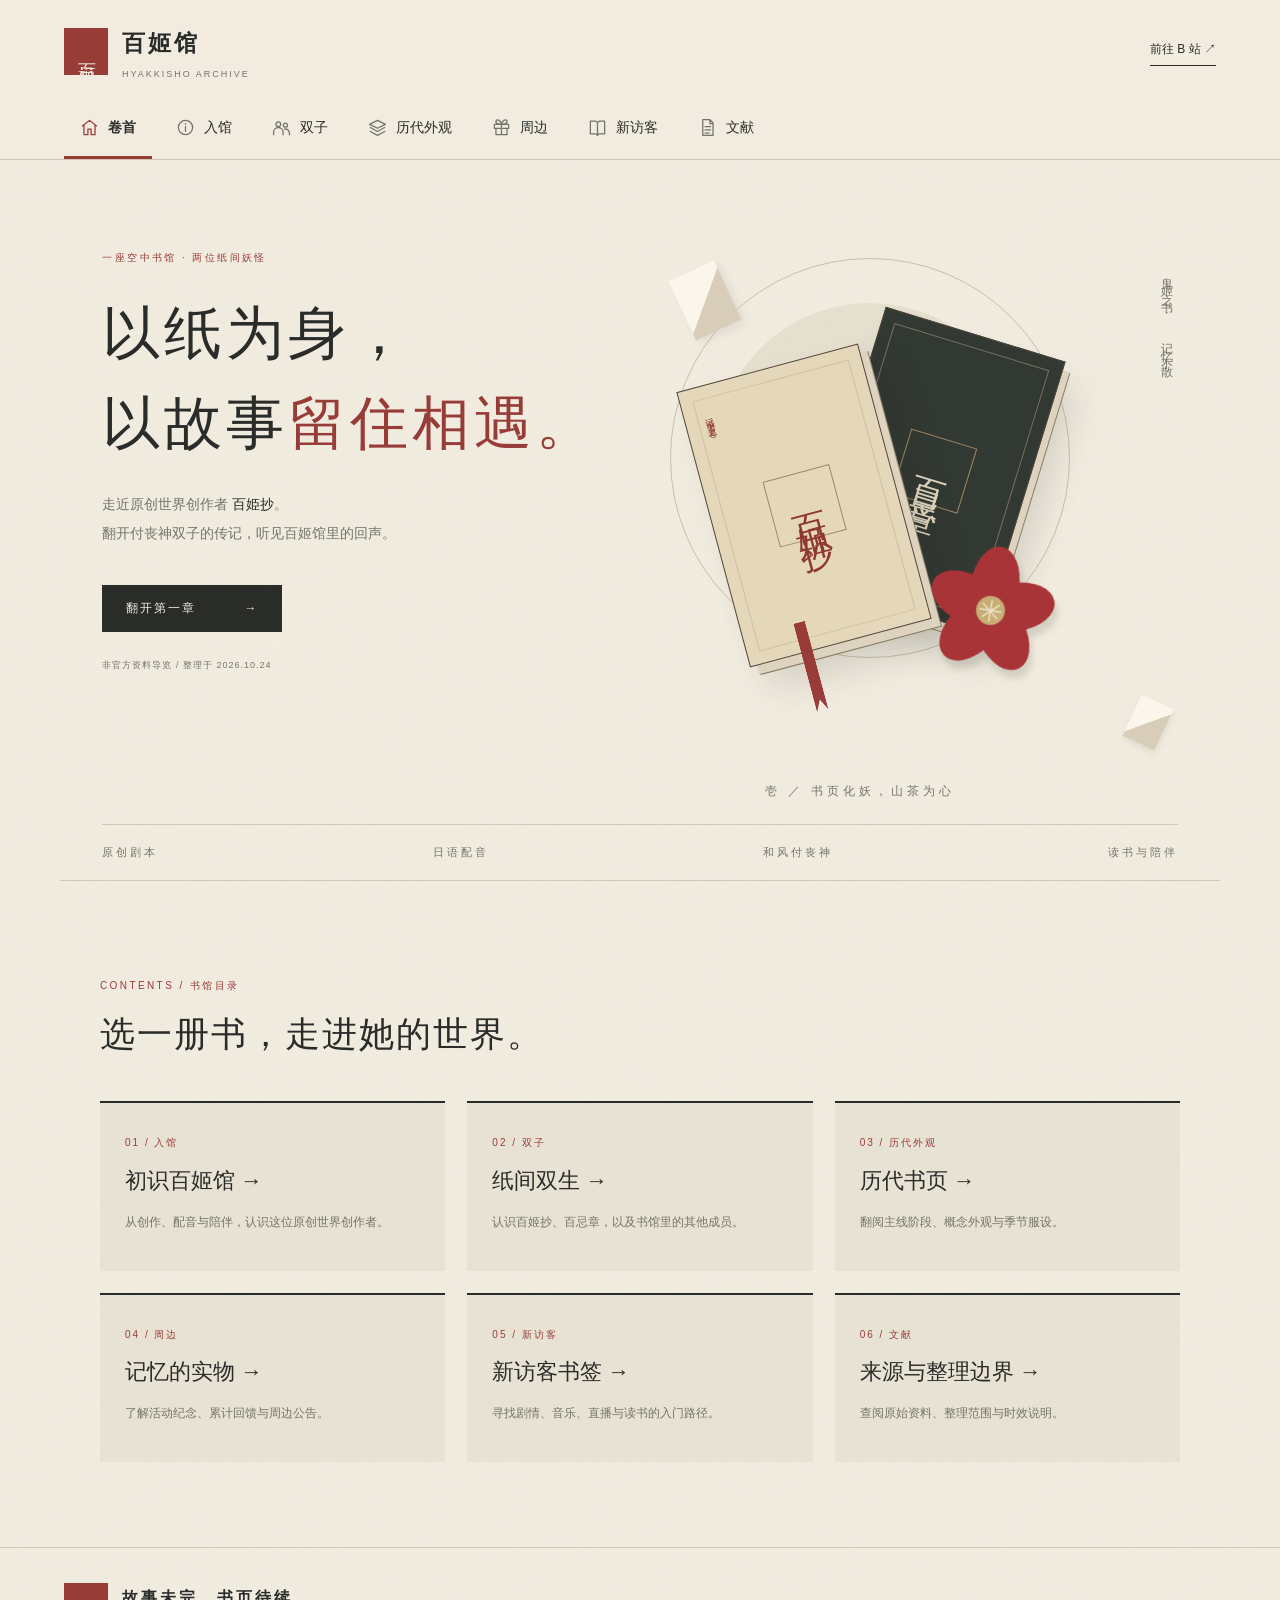
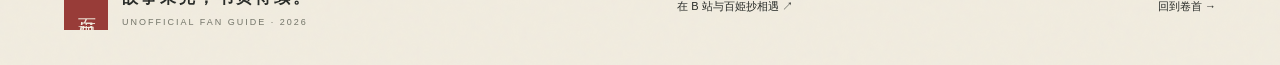
==== commit 751f5162: "Use GitHub-style section tabs with direct page navigation" ====
--- a/index.html
+++ b/index.html
@@ -1,9 +1,9 @@
 <!doctype html>
 <html lang="zh-CN">
-<head><meta charset="UTF-8"><meta name="viewport" content="width=device-width,initial-scale=1"><meta name="description" content="走进百姬馆：了解OC创作者百姫抄、付丧神双子、历代外观与纪念周边。非官方资料导览。"><meta name="theme-color" content="#eee8da"><title>百姬馆 · 纸间纪事 | 百姫抄非官方导览</title><link rel="stylesheet" href="style.css"><script src="app.js" defer></script></head>
+<head><meta charset="UTF-8"><meta name="viewport" content="width=device-width,initial-scale=1"><meta name="description" content="走进百姬馆：了解OC创作者百姫抄、付丧神双子、历代外观与纪念周边。非官方资料导览。"><meta name="theme-color" content="#eee8da"><title>百姬馆 · 纸间纪事 | 百姫抄非官方导览</title><link rel="stylesheet" href="style.css?v=20261024-tabs"><script src="app.js?v=20261024-tabs" defer></script></head>
 <body class="page-index">
-<header><a class="brand" href="index.html"><span class="seal">百姬</span><span>百姬馆<small>HYAKKISHO ARCHIVE</small></span></a><nav aria-label="主要导航"><a href="index.html" aria-current="page">卷首</a><a href="about.html">入馆</a><a href="characters.html">双子</a><a href="editions.html">历代外观</a><a href="gifts.html">周边</a><a href="start.html">新访客</a><a href="sources.html">文献</a></nav><a class="visit" href="https://space.bilibili.com/3494368858081709" target="_blank" rel="noopener noreferrer">前往 B 站 ↗</a></header>
+<header><a class="brand" href="index.html"><span class="seal">百姬</span><span>百姬馆<small>HYAKKISHO ARCHIVE</small></span></a><nav class="tab-nav" aria-label="栏目导航"><a href="index.html" aria-current="page"><svg viewBox="0 0 24 24" aria-hidden="true"><path d="M3 10 12 3l9 7M5 9v12h5v-7h4v7h5V9"/></svg><span>卷首</span></a><a href="about.html"><svg viewBox="0 0 24 24" aria-hidden="true"><circle cx="12" cy="12" r="9"/><path d="M12 11v6m0-10v1"/></svg><span>入馆</span></a><a href="characters.html"><svg viewBox="0 0 24 24" aria-hidden="true"><circle cx="8" cy="8" r="3"/><circle cx="17" cy="9" r="2.5"/><path d="M2 21v-3a6 6 0 0 1 12 0v3m2-7a5 5 0 0 1 6 5v2"/></svg><span>双子</span></a><a href="editions.html"><svg viewBox="0 0 24 24" aria-hidden="true"><path d="m12 3 10 5-10 5L2 8l10-5Zm-9 9 9 5 9-5M3 17l9 5 9-5"/></svg><span>历代外观</span></a><a href="gifts.html"><svg viewBox="0 0 24 24" aria-hidden="true"><path d="M3 8h18v5H3zM5 13v8h14v-8M12 8v13"/><path d="M12 8S4 8 5 4s7 0 7 4Zm0 0s8 0 7-4-7 0-7 4Z"/></svg><span>周边</span></a><a href="start.html"><svg viewBox="0 0 24 24" aria-hidden="true"><path d="M3 4h7l2 2 2-2h7v16h-7l-2 2-2-2H3V4Zm9 2v16"/></svg><span>新访客</span></a><a href="sources.html"><svg viewBox="0 0 24 24" aria-hidden="true"><path d="M6 2h9l4 4v16H6V2Zm9 0v5h4M9 11h7m-7 4h7m-7 4h5"/></svg><span>文献</span></a></nav><a class="visit" href="https://space.bilibili.com/3494368858081709" target="_blank" rel="noopener noreferrer">前往 B 站 ↗</a></header>
 <main>
-<section class="hero" aria-labelledby="title"><div class="hero-copy"><p class="eyebrow">一座空中书馆 · 两位纸间妖怪</p><h1 id="title">以纸为身，<br>以故事<span>留住相遇。</span></h1><p class="lead">走近原创世界创作者 <strong>百姫抄</strong>。<br>翻开付丧神双子的传记，听见百姬馆里的回声。</p><a class="button" href="about.html">翻开第一章 <span>→</span></a><p class="hero-note">非官方资料导览 / 整理于 2026.10.24</p></div><div class="book-scene" aria-label="以书册、山茶花和折纸为意象的装饰插画，并非角色立绘" role="img"><div class="orbit"></div><div class="moon"></div><span class="vertical">鬼姬之书 · 记忆不散</span><div class="paper p1"></div><div class="paper p2"></div><div class="book book-back"><span>百忌章</span></div><div class="book book-front"><span>百姬抄</span><small>记录者之卷</small><i></i></div><svg class="camellia" viewBox="0 0 240 240" aria-hidden="true"><g fill="#a93437"><ellipse cx="120" cy="82" rx="35" ry="56"/><ellipse cx="120" cy="82" rx="35" ry="56" transform="rotate(72 120 120)"/><ellipse cx="120" cy="82" rx="35" ry="56" transform="rotate(144 120 120)"/><ellipse cx="120" cy="82" rx="35" ry="56" transform="rotate(216 120 120)"/><ellipse cx="120" cy="82" rx="35" ry="56" transform="rotate(288 120 120)"/></g><circle cx="120" cy="120" r="21" fill="#c8ae75"/><g stroke="#eee3c8" stroke-width="2"><path d="M107 111l25 20m-23 0 23-21m-12-5v31m-16-16h32"/></g></svg><span class="scene-caption">壱 ／ 书页化妖，山茶为心</span></div><div class="hero-bottom"><span>原创剧本</span><span>日语配音</span><span>和风付丧神</span><span>读书与陪伴</span></div></section><section class="section directory"><div class="section-heading"><p class="eyebrow">CONTENTS / 书馆目录</p><h2>选一册书，走进她的世界。</h2></div><div class="start-grid"><a href="about.html"><small>01 / 入馆</small><h3>初识百姬馆 →</h3><p>从创作、配音与陪伴，认识这位原创世界创作者。</p></a><a href="characters.html"><small>02 / 双子</small><h3>纸间双生 →</h3><p>认识百姬抄、百忌章，以及书馆里的其他成员。</p></a><a href="editions.html"><small>03 / 历代外观</small><h3>历代书页 →</h3><p>翻阅主线阶段、概念外观与季节服设。</p></a><a href="gifts.html"><small>04 / 周边</small><h3>记忆的实物 →</h3><p>了解活动纪念、累计回馈与周边公告。</p></a><a href="start.html"><small>05 / 新访客</small><h3>新访客书签 →</h3><p>寻找剧情、音乐、直播与读书的入门路径。</p></a><a href="sources.html"><small>06 / 文献</small><h3>来源与整理边界 →</h3><p>查阅原始资料、整理范围与时效说明。</p></a></div></section><nav class="page-turn" aria-label="章节翻页"><span></span><span class="page-number">01 / 07</span><a href="about.html"><small>下一页</small><span>入馆 →</span></a></nav>
+<section class="hero" aria-labelledby="title"><div class="hero-copy"><p class="eyebrow">一座空中书馆 · 两位纸间妖怪</p><h1 id="title">以纸为身，<br>以故事<span>留住相遇。</span></h1><p class="lead">走近原创世界创作者 <strong>百姫抄</strong>。<br>翻开付丧神双子的传记，听见百姬馆里的回声。</p><a class="button" href="about.html">翻开第一章 <span>→</span></a><p class="hero-note">非官方资料导览 / 整理于 2026.10.24</p></div><div class="book-scene" aria-label="以书册、山茶花和折纸为意象的装饰插画，并非角色立绘" role="img"><div class="orbit"></div><div class="moon"></div><span class="vertical">鬼姬之书 · 记忆不散</span><div class="paper p1"></div><div class="paper p2"></div><div class="book book-back"><span>百忌章</span></div><div class="book book-front"><span>百姬抄</span><small>记录者之卷</small><i></i></div><svg class="camellia" viewBox="0 0 240 240" aria-hidden="true"><g fill="#a93437"><ellipse cx="120" cy="82" rx="35" ry="56"/><ellipse cx="120" cy="82" rx="35" ry="56" transform="rotate(72 120 120)"/><ellipse cx="120" cy="82" rx="35" ry="56" transform="rotate(144 120 120)"/><ellipse cx="120" cy="82" rx="35" ry="56" transform="rotate(216 120 120)"/><ellipse cx="120" cy="82" rx="35" ry="56" transform="rotate(288 120 120)"/></g><circle cx="120" cy="120" r="21" fill="#c8ae75"/><g stroke="#eee3c8" stroke-width="2"><path d="M107 111l25 20m-23 0 23-21m-12-5v31m-16-16h32"/></g></svg><span class="scene-caption">壱 ／ 书页化妖，山茶为心</span></div><div class="hero-bottom"><span>原创剧本</span><span>日语配音</span><span>和风付丧神</span><span>读书与陪伴</span></div></section><section class="section directory"><div class="section-heading"><p class="eyebrow">CONTENTS / 书馆目录</p><h2>选一册书，走进她的世界。</h2></div><div class="start-grid"><a href="about.html"><small>01 / 入馆</small><h3>初识百姬馆 →</h3><p>从创作、配音与陪伴，认识这位原创世界创作者。</p></a><a href="characters.html"><small>02 / 双子</small><h3>纸间双生 →</h3><p>认识百姬抄、百忌章，以及书馆里的其他成员。</p></a><a href="editions.html"><small>03 / 历代外观</small><h3>历代书页 →</h3><p>翻阅主线阶段、概念外观与季节服设。</p></a><a href="gifts.html"><small>04 / 周边</small><h3>记忆的实物 →</h3><p>了解活动纪念、累计回馈与周边公告。</p></a><a href="start.html"><small>05 / 新访客</small><h3>新访客书签 →</h3><p>寻找剧情、音乐、直播与读书的入门路径。</p></a><a href="sources.html"><small>06 / 文献</small><h3>来源与整理边界 →</h3><p>查阅原始资料、整理范围与时效说明。</p></a></div></section>
 </main><footer><a class="brand" href="index.html"><span class="seal">百姬</span><span>故事未完，书页待续。<small>UNOFFICIAL FAN GUIDE · 2026</small></span></a><a href="https://space.bilibili.com/3494368858081709" target="_blank" rel="noopener noreferrer">在 B 站与百姫抄相遇 ↗</a><a href="index.html">回到卷首 →</a></footer>
 </body></html>
--- a/style.css
+++ b/style.css
@@ -13,3 +13,19 @@
 @media(max-width:800px){header{flex-wrap:wrap;height:auto;min-height:95px;padding-top:16px;padding-bottom:16px}header nav{order:3;width:100%;justify-content:space-between;gap:8px}}
 @media(max-width:650px){.breadcrumb{padding:0 7%;margin-top:24px}.page-turn{margin-left:7%;margin-right:7%;gap:10px}.page-turn>a{font-size:14px}.section-heading h1{font-size:26px}}
 :root{--paper:#f1ecdf;--ink:#292c29;--muted:#737569;--red:#983c38;--line:#cec8b8;--serif:"Noto Serif SC","Songti SC","SimSun",serif}*{box-sizing:border-box}html{scroll-behavior:smooth;scroll-padding-top:100px}body{margin:0;background:var(--paper);color:var(--ink);font-family:"Microsoft YaHei",sans-serif;font-size:14px;line-height:1.9;background-image:url("data:image/svg+xml,%3Csvg viewBox='0 0 180 180' xmlns='http://www.w3.org/2000/svg'%3E%3Cfilter id='n'%3E%3CfeTurbulence type='fractalNoise' baseFrequency='.8' numOctaves='3' stitchTiles='stitch'/%3E%3C/filter%3E%3Cpath fill='%23000' opacity='.025' filter='url(%23n)' d='M0 0h180v180H0z'/%3E%3C/svg%3E")}a{color:inherit;text-decoration:none}a:hover{color:var(--red)}a:focus-visible,button:focus-visible,summary:focus-visible{outline:3px solid var(--red);outline-offset:5px}header{height:95px;margin:0 auto;padding:0 5%;display:flex;align-items:center;justify-content:space-between;border-bottom:1px solid var(--line);gap:25px}.brand{display:flex;gap:14px;align-items:center;font-family:var(--serif);font-size:23px;font-weight:bold;letter-spacing:3px}.brand small{display:block;font:9px/1.8 sans-serif;letter-spacing:2px;color:var(--muted)}.seal{display:inline-flex;flex-shrink:0;align-items:center;justify-content:center;border:1px solid var(--red);outline:1px solid var(--red);outline-offset:-5px;width:44px;height:47px;background:var(--red);color:var(--paper);font:18px/1.1 var(--serif);writing-mode:vertical-rl;letter-spacing:3px}nav{display:flex;gap:30px;font-size:12px;letter-spacing:2px}.visit{font-size:12px;border-bottom:1px solid var(--ink);padding-bottom:4px}.hero{min-height:720px;position:relative;padding:78px 8% 85px;display:grid;grid-template-columns:1.12fr 1fr;overflow:hidden}.eyebrow{font-size:10px;letter-spacing:2.4px;font-weight:500;color:var(--red);text-transform:uppercase}.hero h1{font-family:var(--serif);font-size:clamp(38px,4.5vw,66px);font-weight:500;line-height:1.55;letter-spacing:4px;margin:22px 0}.hero h1 span{color:var(--red)}.lead{color:var(--muted);font-size:14px;line-height:2.1}.lead strong{font-weight:500;color:var(--ink)}.button{display:inline-flex;align-items:center;gap:48px;background:var(--ink);color:var(--paper);padding:12px 24px;font-size:12px;letter-spacing:2px;margin-top:22px}.button:hover{background:var(--red);color:white}.hero-note{font-size:9px;letter-spacing:1px;color:var(--muted);margin-top:25px}.book-scene{position:relative;min-height:480px}.orbit{position:absolute;width:400px;height:400px;border:1px solid #c7c0ac;border-radius:50%;top:20px;left:0}.moon{position:absolute;width:310px;height:310px;border-radius:50%;background:#dcd4bf80;left:45px;top:65px}.vertical{writing-mode:vertical-rl;position:absolute;right:0;top:30px;font-family:var(--serif);letter-spacing:8px;font-size:12px;color:var(--muted)}.book{position:absolute;width:188px;height:285px;border:1px solid #51463d;box-shadow:7px 9px 0 #ddd3be,8px 10px 0 #887e68,18px 25px 35px #272b2425;display:flex;align-items:center;justify-content:center}.book:before{content:"";position:absolute;inset:12px;border:1px solid #b9aa8b80}.book span{writing-mode:vertical-rl;font-family:var(--serif);font-size:34px;letter-spacing:12px;border:1px solid #9f8864;padding:15px 8px;line-height:1.5}.book-back{transform:rotate(17deg);background:#323832;color:#dfd5bf;top:90px;left:170px}.book-front{transform:rotate(-15deg);background:#e5d8ba;color:#8f3733;top:125px;left:40px}.book-front:after{content:"";position:absolute;background:#993b38;width:12px;height:92px;bottom:-62px;left:52px;clip-path:polygon(0 0,100% 0,100% 100%,50% 87%,0 100%)}.book-front small{position:absolute;left:15px;top:25px;writing-mode:vertical-rl;font-family:var(--serif);font-size:9px;letter-spacing:3px}.camellia{width:165px;position:absolute;left:238px;top:290px;transform:rotate(10deg);filter:drop-shadow(5px 8px 3px #25271922)}.paper{position:absolute;width:50px;height:65px;background:linear-gradient(135deg,#fbf6eb 50%,#d7cdb8 51%);box-shadow:3px 5px 10px #0001}.p1{left:10px;top:30px;transform:rotate(-25deg)}.p2{right:5px;bottom:40px;transform:rotate(25deg) scale(.7)}.scene-caption{position:absolute;bottom:-5px;left:95px;font:12px var(--serif);letter-spacing:4px;color:var(--muted)}.hero-bottom{position:absolute;bottom:20px;left:8%;right:8%;border-top:1px solid var(--line);display:flex;justify-content:space-between;padding-top:20px;color:var(--muted);font:11px var(--serif);letter-spacing:3px}.section{max-width:1160px;margin:auto;padding:85px 40px;border-top:1px solid var(--line)}.section-heading{margin-bottom:38px}.section-heading h2{font:500 clamp(25px,3vw,35px)/1.6 var(--serif);letter-spacing:2px;margin:12px 0}.section-heading>p:last-child:not(.eyebrow){color:var(--muted);font-size:12px}.about-grid{display:grid;grid-template-columns:1fr 1.4fr;gap:90px}.intro{font:31px/1.9 var(--serif);margin-top:8px}.intro span{color:var(--red)}.about-grid>div>p{margin-top:0;color:#626457}.text-link{display:inline-block;color:var(--red);font-size:11px;letter-spacing:1px;margin-top:14px;border-bottom:1px solid #983c3850}.facts{display:grid;grid-template-columns:repeat(3,1fr);margin-top:45px;border-top:1px solid var(--line)}.facts>div{padding:28px 25px 0 0}.facts>div+div{padding-left:28px;border-left:1px solid var(--line)}.facts small{color:var(--red);font:12px var(--serif)}h3{font:500 22px/1.5 var(--serif);margin:9px 0 14px}.facts p,.companions p{color:var(--muted);font-size:12px}.twins{display:grid;grid-template-columns:1fr 1fr;gap:20px}.twin{padding:40px;position:relative;border:1px solid var(--line)}.twin h3{font-size:38px;letter-spacing:7px}.twin .number{position:absolute;right:30px;top:20px;font:90px var(--serif);opacity:.08}.twin p:not(.eyebrow):not(.alias){font-size:13px}.twin.dark{background:#2d3530;color:#e9e2d2;border-color:#2d3530}.dark .eyebrow{color:#cc9681}.alias{font-size:12px;letter-spacing:3px;color:#9d6b58}dl{margin:27px 0 0;font-size:12px}dt{margin-top:12px;color:#9b705b}dd{margin:2px 0 0}.annotation{font-size:11px;color:var(--muted);line-height:2;margin-top:24px}.annotation a{color:var(--red);margin-left:5px}.companions{display:grid;grid-template-columns:repeat(3,1fr);gap:35px;margin-top:40px}.companions article>span{float:left;margin-right:13px;color:var(--red);font:28px var(--serif)}.companions h3{font-size:19px}.filters{display:flex;flex-wrap:wrap;gap:10px;margin-bottom:30px}.filters button{font:12px "Microsoft YaHei",sans-serif;border:1px solid var(--line);padding:10px 18px;background:transparent;color:var(--muted);cursor:pointer}.filters button.active{background:var(--ink);color:var(--paper);border-color:var(--ink)}.edition-grid{display:grid;grid-template-columns:repeat(3,1fr);gap:25px}.edition{border:1px solid var(--line);background:#faf6eb45;display:flex;flex-direction:column}.edition-art{height:145px;position:relative;overflow:hidden;display:flex;align-items:center;justify-content:center;background:#e3d8c3}.edition-art>span{font:90px var(--serif);color:#93433d;opacity:.65;z-index:1}.edition-art:before{content:"";position:absolute;width:210px;height:210px;top:-40px;right:-20px;border:1px solid #b59b79;transform:rotate(35deg)}.edition-art:after{content:"";position:absolute;width:100px;height:160px;left:30px;top:0;border:1px solid #b59b79;transform:rotate(-20deg)}.edition-art small{position:absolute;right:14px;bottom:13px;font-size:8px;letter-spacing:3px;color:#746a5c}.art-season{background:#d8ddd0}.art-season>span{color:#556757}.art-plan{background:#dfdfd7}.art-plan>span{color:#72736a}.edition-copy{padding:22px;display:flex;flex:1;flex-direction:column}.edition-copy h3{font-size:23px;margin-top:5px}.edition-copy .eyebrow{font-size:9px;letter-spacing:1px}.edition-copy>p:not(.eyebrow){font-size:12px;color:#66685d;margin:0 0 15px}.edition-note{display:block;font-size:10px;color:#89877a;line-height:1.9;margin-top:auto}.edition-copy .text-link{align-self:flex-start}.quote-band{padding:60px 20px;background:#303a32;color:var(--paper);text-align:center}.quote-band .eyebrow{color:#b6ba9e}.quote-band>p:nth-child(2){font:29px/1.9 var(--serif);letter-spacing:5px}.quote-band small{font-size:10px;color:#a9ae9e;letter-spacing:2px}.gift-intro{display:flex;gap:24px;padding:28px;background:#e6decb;margin-bottom:25px}.gift-intro p{font-size:12px;color:#66685d;margin-bottom:0}.gift-grid{display:grid;grid-template-columns:1fr 1fr;gap:20px}.gift-grid article{border:1px solid var(--line);padding:28px}.gift-grid p:not(.eyebrow){font-size:12px;color:var(--muted)}.tag{font-size:10px;color:var(--red);border-top:1px solid var(--line);display:block;padding-top:15px;margin-top:20px;letter-spacing:1px}.start-grid{display:grid;grid-template-columns:repeat(3,1fr);gap:22px}.start-grid>a{display:block;padding:25px;border-top:2px solid var(--ink);background:#e8e2d4}.start-grid small{font-size:10px;color:var(--red);letter-spacing:2px}.start-grid h3{font-size:22px}.start-grid p{font-size:12px;color:var(--muted)}.reading{padding:35px 0;margin:30px 0;border-bottom:1px solid var(--line)}.reading p:not(.eyebrow){font-size:13px;color:var(--muted);max-width:850px}details{border-bottom:1px solid var(--line);padding:20px 0}summary{cursor:pointer;font-family:var(--serif);font-size:17px}details p{font-size:12px;color:var(--muted);max-width:850px}.sources ol{padding-left:25px}.sources li{padding:13px 0 13px 12px;border-bottom:1px solid var(--line)}.sources li::marker{font-size:11px;color:var(--red)}.sources li a{font-family:var(--serif);font-size:17px}.sources li span{display:block;color:var(--muted);font-size:11px;margin-top:5px}footer{padding:35px 5%;border-top:1px solid var(--line);display:flex;align-items:center;justify-content:space-between;gap:25px}footer .brand{font-size:16px}footer>a:not(.brand){font-size:11px}.sr-only{position:absolute;width:1px;height:1px;padding:0;margin:-1px;overflow:hidden;clip:rect(0,0,0,0);white-space:nowrap;border:0}@media(min-width:1450px){.hero{max-width:1400px;margin:auto}}@media(max-width:1000px){nav{gap:14px}.hero{padding:60px 6% 90px;min-height:650px}.book-scene{transform:scale(.8);transform-origin:center left}.about-grid{gap:40px}.edition-grid{grid-template-columns:repeat(2,1fr)}.section{padding:65px 30px}}@media(max-width:650px){header{height:auto;min-height:95px;flex-wrap:wrap;padding:18px 6%;gap:15px}.brand{font-size:20px}nav{order:3;width:100%;justify-content:space-between;gap:8px}.visit{font-size:10px}.hero{grid-template-columns:1fr;padding:45px 7% 75px;min-height:0}.hero h1{font-size:40px;letter-spacing:2px}.hero-copy{position:relative;z-index:2}.book-scene{height:390px;min-height:390px;width:390px;max-width:100%;transform:scale(.79);transform-origin:top left;margin-top:35px;margin-bottom:-70px}.vertical{right:-15px}.hero-bottom{font-size:9px;letter-spacing:1px;left:7%;right:7%}.section{padding:50px 7%}.section-heading{margin-bottom:25px}.section-heading h2{font-size:26px}.about-grid,.twins,.gift-grid,.start-grid{grid-template-columns:1fr;gap:20px}.intro{font-size:27px;line-height:1.7;margin:0}.facts{grid-template-columns:1fr;margin-top:25px}.facts>div,.facts>div+div{padding:20px 0;border-left:0;border-bottom:1px solid var(--line)}.twin{padding:28px}.companions{grid-template-columns:1fr;gap:15px}.companions p{margin-bottom:0}.edition-grid{grid-template-columns:1fr}.edition{display:grid;grid-template-columns:85px 1fr}.edition-art{height:100%;min-height:250px}.edition-art>span{font-size:55px}.edition-art small{writing-mode:vertical-rl;bottom:15px;right:10px}.edition-copy{padding:19px}.edition-copy h3{font-size:22px}.filters{gap:6px}.filters button{padding:8px 11px;font-size:11px}.gift-intro{padding:22px;gap:17px}.gift-intro h3{font-size:19px}.quote-band>p:nth-child(2){font-size:23px;letter-spacing:2px}footer{flex-wrap:wrap;padding:28px 7%}footer .brand{width:100%}}@media(prefers-reduced-motion:reduce){html{scroll-behavior:auto}}
+
+/* Persistent section tabs: each link loads its own document. */
+html{scroll-behavior:auto}
+body{min-height:100vh;display:flex;flex-direction:column}
+main{flex:1}
+header{height:auto;min-height:138px;padding:22px 5% 0;display:grid;grid-template-columns:1fr auto;gap:18px 24px;background:var(--paper)}
+header .brand{grid-column:1;grid-row:1}
+header .visit{grid-column:2;grid-row:1;justify-self:end}
+header .tab-nav{grid-column:1 / -1;grid-row:2;display:flex;align-items:stretch;justify-content:flex-start;gap:8px;overflow-x:auto;white-space:nowrap;margin:0 -12px;padding:0 12px;scrollbar-width:thin}
+header .tab-nav a{display:flex;align-items:center;gap:9px;padding:14px 16px 16px;border-bottom:3px solid transparent;font-size:14px;letter-spacing:0;position:relative}
+header .tab-nav a:hover{background:#292c2908;color:var(--ink)}
+header .tab-nav a[aria-current="page"]{color:var(--ink);font-weight:600;border-bottom:3px solid var(--red)}
+header .tab-nav svg{width:19px;height:19px;fill:none;stroke:var(--muted);stroke-width:1.6;stroke-linecap:round;stroke-linejoin:round;flex-shrink:0}
+header .tab-nav a[aria-current="page"] svg{stroke:var(--red)}
+@media(max-width:650px){header{padding:18px 6% 0;gap:16px 12px;min-height:132px}header .tab-nav{width:auto;gap:0;margin-left:-7vw;margin-right:-7vw;padding-left:7vw;padding-right:7vw}header .tab-nav a{font-size:13px;padding:12px 12px 14px;gap:7px}header .tab-nav svg{width:17px;height:17px}}
+header{width:100%}
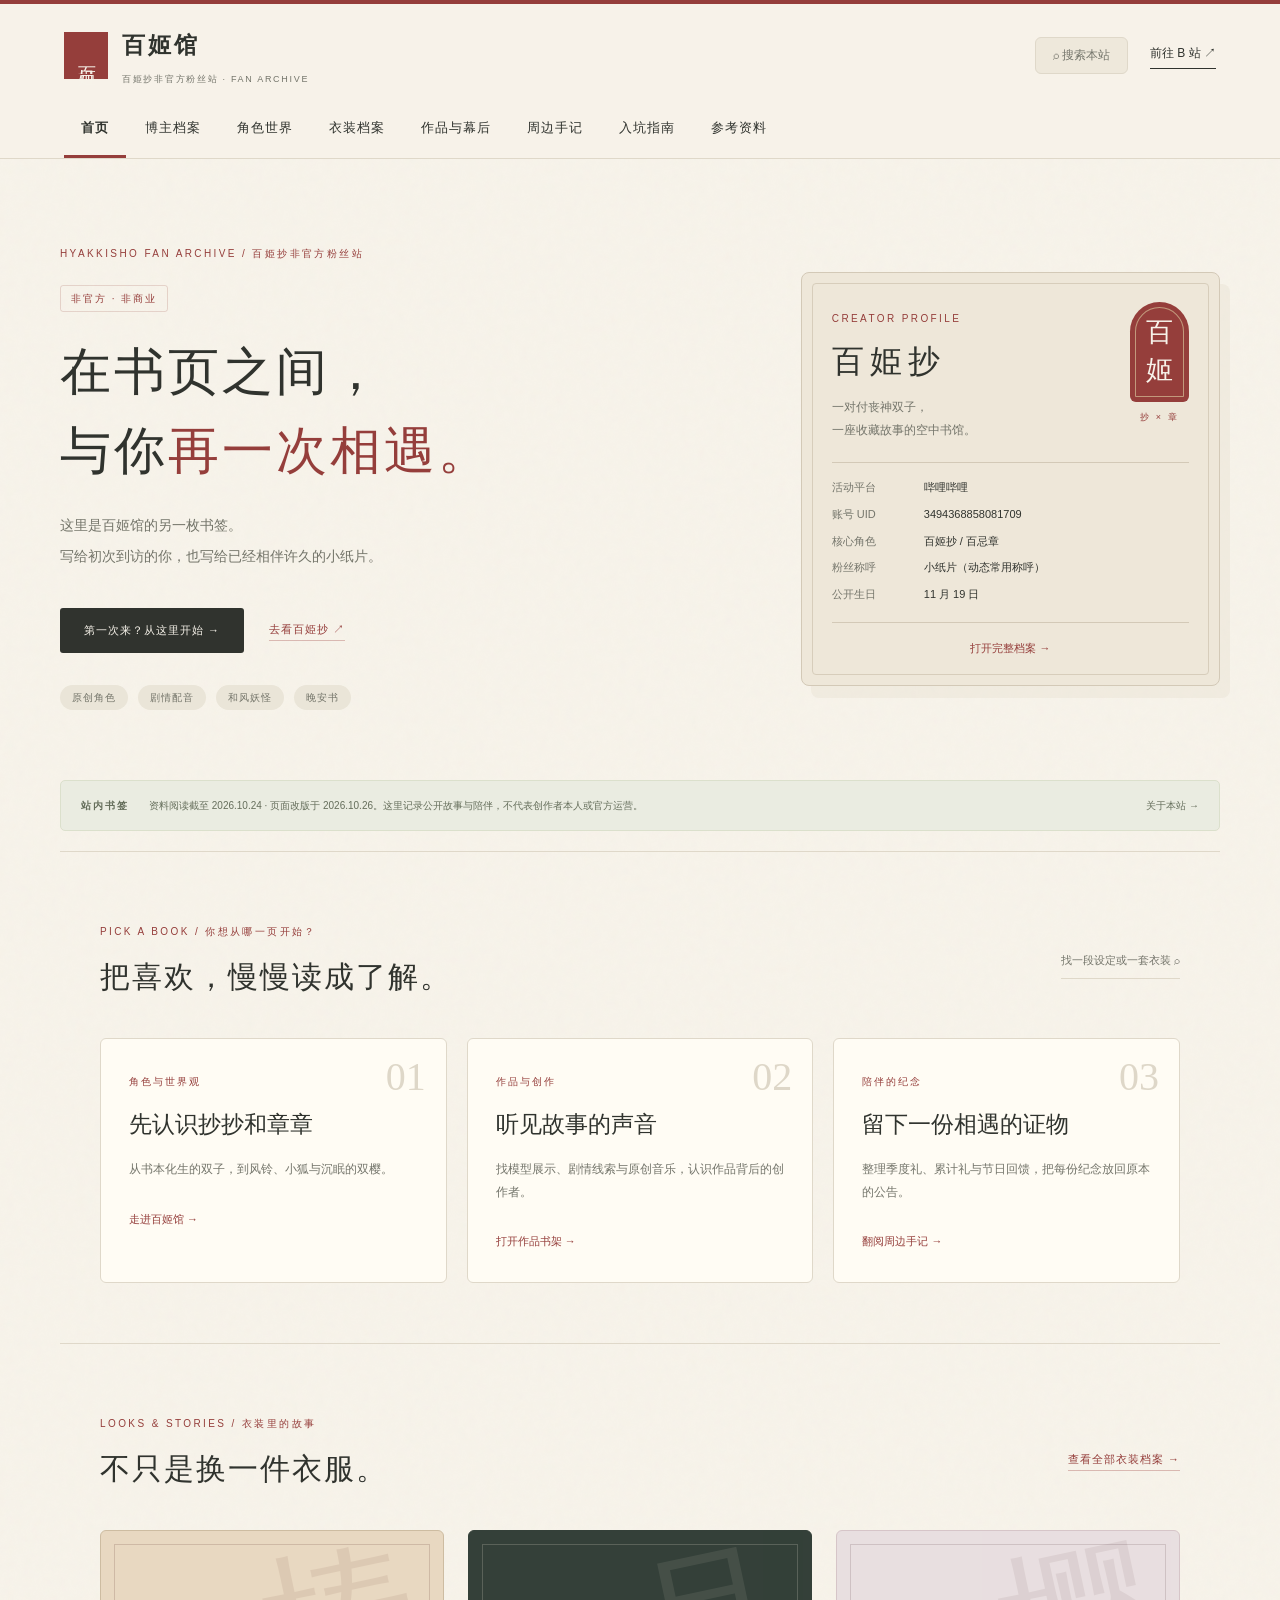
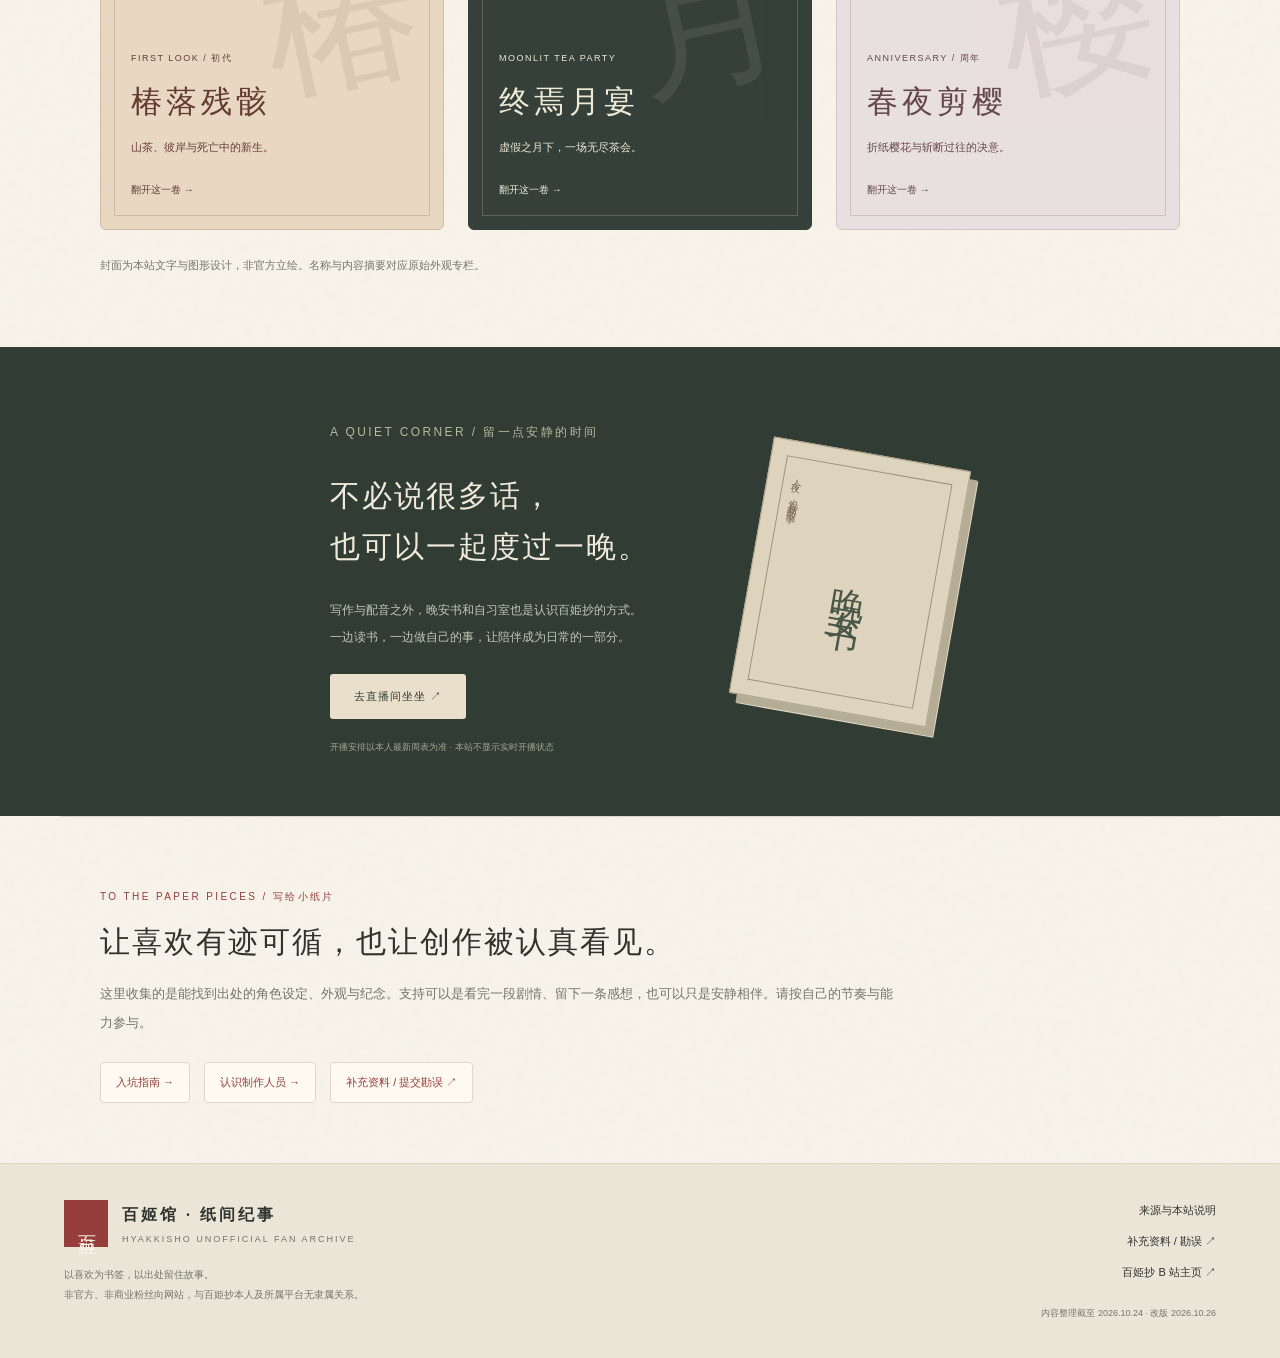
==== commit 1f0a9d0b: "Rework Hyakkisho archive as an unofficial fan website" ====
--- a/index.html
+++ b/index.html
@@ -1,9 +1,12 @@
 <!doctype html>
 <html lang="zh-CN">
-<head><meta charset="UTF-8"><meta name="viewport" content="width=device-width,initial-scale=1"><meta name="description" content="走进百姬馆：了解OC创作者百姫抄、付丧神双子、历代外观与纪念周边。非官方资料导览。"><meta name="theme-color" content="#eee8da"><title>百姬馆 · 纸间纪事 | 百姫抄非官方导览</title><link rel="stylesheet" href="style.css?v=20261024-tabs"><script src="app.js?v=20261024-tabs" defer></script></head>
+<head><meta charset="UTF-8"><meta name="viewport" content="width=device-width,initial-scale=1"><meta name="description" content="走进百姬馆：了解OC创作者百姫抄、付丧神双子、历代外观与纪念周边。非官方粉丝站：角色、衣装、作品、周边与入坑指南。"><meta name="theme-color" content="#eee8da"><title>百姬馆 · 纸间纪事 | 百姫抄非官方粉丝站</title><link rel="stylesheet" href="style.css?v=20261026-fan"><script src="app.js?v=20261026-fan" defer></script><script src="search-data.js?v=20261026-fan" defer></script><script src="fan.js?v=20261026-fan" defer></script></head>
 <body class="page-index">
-<header><a class="brand" href="index.html"><span class="seal">百姬</span><span>百姬馆<small>HYAKKISHO ARCHIVE</small></span></a><nav class="tab-nav" aria-label="栏目导航"><a href="index.html" aria-current="page"><svg viewBox="0 0 24 24" aria-hidden="true"><path d="M3 10 12 3l9 7M5 9v12h5v-7h4v7h5V9"/></svg><span>卷首</span></a><a href="about.html"><svg viewBox="0 0 24 24" aria-hidden="true"><circle cx="12" cy="12" r="9"/><path d="M12 11v6m0-10v1"/></svg><span>入馆</span></a><a href="characters.html"><svg viewBox="0 0 24 24" aria-hidden="true"><circle cx="8" cy="8" r="3"/><circle cx="17" cy="9" r="2.5"/><path d="M2 21v-3a6 6 0 0 1 12 0v3m2-7a5 5 0 0 1 6 5v2"/></svg><span>双子</span></a><a href="editions.html"><svg viewBox="0 0 24 24" aria-hidden="true"><path d="m12 3 10 5-10 5L2 8l10-5Zm-9 9 9 5 9-5M3 17l9 5 9-5"/></svg><span>历代外观</span></a><a href="gifts.html"><svg viewBox="0 0 24 24" aria-hidden="true"><path d="M3 8h18v5H3zM5 13v8h14v-8M12 8v13"/><path d="M12 8S4 8 5 4s7 0 7 4Zm0 0s8 0 7-4-7 0-7 4Z"/></svg><span>周边</span></a><a href="start.html"><svg viewBox="0 0 24 24" aria-hidden="true"><path d="M3 4h7l2 2 2-2h7v16h-7l-2 2-2-2H3V4Zm9 2v16"/></svg><span>新访客</span></a><a href="sources.html"><svg viewBox="0 0 24 24" aria-hidden="true"><path d="M6 2h9l4 4v16H6V2Zm9 0v5h4M9 11h7m-7 4h7m-7 4h5"/></svg><span>文献</span></a></nav><a class="visit" href="https://space.bilibili.com/3494368858081709" target="_blank" rel="noopener noreferrer">前往 B 站 ↗</a></header>
-<main>
-<section class="hero" aria-labelledby="title"><div class="hero-copy"><p class="eyebrow">一座空中书馆 · 两位纸间妖怪</p><h1 id="title">以纸为身，<br>以故事<span>留住相遇。</span></h1><p class="lead">走近原创世界创作者 <strong>百姫抄</strong>。<br>翻开付丧神双子的传记，听见百姬馆里的回声。</p><a class="button" href="about.html">翻开第一章 <span>→</span></a><p class="hero-note">非官方资料导览 / 整理于 2026.10.24</p></div><div class="book-scene" aria-label="以书册、山茶花和折纸为意象的装饰插画，并非角色立绘" role="img"><div class="orbit"></div><div class="moon"></div><span class="vertical">鬼姬之书 · 记忆不散</span><div class="paper p1"></div><div class="paper p2"></div><div class="book book-back"><span>百忌章</span></div><div class="book book-front"><span>百姬抄</span><small>记录者之卷</small><i></i></div><svg class="camellia" viewBox="0 0 240 240" aria-hidden="true"><g fill="#a93437"><ellipse cx="120" cy="82" rx="35" ry="56"/><ellipse cx="120" cy="82" rx="35" ry="56" transform="rotate(72 120 120)"/><ellipse cx="120" cy="82" rx="35" ry="56" transform="rotate(144 120 120)"/><ellipse cx="120" cy="82" rx="35" ry="56" transform="rotate(216 120 120)"/><ellipse cx="120" cy="82" rx="35" ry="56" transform="rotate(288 120 120)"/></g><circle cx="120" cy="120" r="21" fill="#c8ae75"/><g stroke="#eee3c8" stroke-width="2"><path d="M107 111l25 20m-23 0 23-21m-12-5v31m-16-16h32"/></g></svg><span class="scene-caption">壱 ／ 书页化妖，山茶为心</span></div><div class="hero-bottom"><span>原创剧本</span><span>日语配音</span><span>和风付丧神</span><span>读书与陪伴</span></div></section><section class="section directory"><div class="section-heading"><p class="eyebrow">CONTENTS / 书馆目录</p><h2>选一册书，走进她的世界。</h2></div><div class="start-grid"><a href="about.html"><small>01 / 入馆</small><h3>初识百姬馆 →</h3><p>从创作、配音与陪伴，认识这位原创世界创作者。</p></a><a href="characters.html"><small>02 / 双子</small><h3>纸间双生 →</h3><p>认识百姬抄、百忌章，以及书馆里的其他成员。</p></a><a href="editions.html"><small>03 / 历代外观</small><h3>历代书页 →</h3><p>翻阅主线阶段、概念外观与季节服设。</p></a><a href="gifts.html"><small>04 / 周边</small><h3>记忆的实物 →</h3><p>了解活动纪念、累计回馈与周边公告。</p></a><a href="start.html"><small>05 / 新访客</small><h3>新访客书签 →</h3><p>寻找剧情、音乐、直播与读书的入门路径。</p></a><a href="sources.html"><small>06 / 文献</small><h3>来源与整理边界 →</h3><p>查阅原始资料、整理范围与时效说明。</p></a></div></section>
-</main><footer><a class="brand" href="index.html"><span class="seal">百姬</span><span>故事未完，书页待续。<small>UNOFFICIAL FAN GUIDE · 2026</small></span></a><a href="https://space.bilibili.com/3494368858081709" target="_blank" rel="noopener noreferrer">在 B 站与百姫抄相遇 ↗</a><a href="index.html">回到卷首 →</a></footer>
-</body></html>
+<header><a class="brand" href="index.html"><span class="seal">百姬</span><span>百姬馆<small>百姫抄非官方粉丝站 · FAN ARCHIVE</small></span></a><nav class="tab-nav" aria-label="栏目导航"><a href="index.html" aria-current="page">首页</a><a href="about.html">博主档案</a><a href="characters.html">角色世界</a><a href="editions.html">衣装档案</a><a href="works.html">作品与幕后</a><a href="gifts.html">周边手记</a><a href="start.html">入坑指南</a><a href="sources.html">参考资料</a></nav><a class="visit" href="https://space.bilibili.com/3494368858081709" target="_blank" rel="noopener noreferrer">前往 B 站 ↗</a><button class="site-search-button" type="button" data-open-search aria-haspopup="dialog">⌕ 搜索本站</button></header>
+<main><section class="fan-hero"><div class="fan-welcome"><p class="eyebrow">HYAKKISHO FAN ARCHIVE / 百姫抄非官方粉丝站</p><span class="fan-stamp">非官方 · 非商业</span><h1>在书页之间，<br>与你<span>再一次相遇。</span></h1><p class="fan-lead">这里是百姬馆的另一枚书签。<br>写给初次到访的你，也写给已经相伴许久的小纸片。</p><div class="fan-actions"><a class="button" href="start.html">第一次来？从这里开始 →</a><a class="text-link" href="https://space.bilibili.com/3494368858081709" target="_blank" rel="noopener noreferrer">去看百姫抄 ↗</a></div><div class="fan-keywords"><span>原创角色</span><span>剧情配音</span><span>和风妖怪</span><span>晚安书</span></div></div><aside class="profile-card"><div class="profile-emblem" aria-hidden="true"><span>百<br>姬</span><i>抄 × 章</i></div><p class="eyebrow">CREATOR PROFILE</p><h2>百姫抄</h2><p>一对付丧神双子，<br>一座收藏故事的空中书馆。</p><dl><dt>活动平台</dt><dd>哔哩哔哩</dd><dt>账号 UID</dt><dd>3494368858081709</dd><dt>核心角色</dt><dd>百姬抄 / 百忌章</dd><dt>粉丝称呼</dt><dd>小纸片（动态常用称呼）</dd><dt>公开生日</dt><dd>11 月 19 日</dd></dl><a href="about.html" class="profile-more">打开完整档案 →</a></aside></section>
+<div class="fan-notice"><span>站内书签</span><p>资料阅读截至 <time>2026.10.24</time> · 页面改版于 2026.10.26。这里记录公开故事与陪伴，不代表创作者本人或官方运营。</p><a href="sources.html">关于本站 →</a></div>
+<section class="section fan-entry"><div class="fan-section-head"><div><p class="eyebrow">PICK A BOOK / 你想从哪一页开始？</p><h2>把喜欢，慢慢读成了解。</h2></div><button class="search-inline" type="button" data-open-search>找一段设定或一套衣装 ⌕</button></div><div class="fan-paths"><a href="characters.html"><span class="path-number">01</span><small>角色与世界观</small><h3>先认识抄抄和章章</h3><p>从书本化生的双子，到风铃、小狐与沉眠的双樱。</p><b>走进百姬馆 →</b></a><a href="works.html"><span class="path-number">02</span><small>作品与创作</small><h3>听见故事的声音</h3><p>找模型展示、剧情线索与原创音乐，认识作品背后的创作者。</p><b>打开作品书架 →</b></a><a href="gifts.html"><span class="path-number">03</span><small>陪伴的纪念</small><h3>留下一份相遇的证物</h3><p>整理季度礼、累计礼与节日回馈，把每份纪念放回原本的公告。</p><b>翻阅周边手记 →</b></a></div></section>
+<section class="section featured"><div class="fan-section-head"><div><p class="eyebrow">LOOKS & STORIES / 衣装里的故事</p><h2>不只是换一件衣服。</h2></div><a class="text-link" href="editions.html">查看全部衣装档案 →</a></div><div class="feature-covers"><a class="cover-card cover-camellia" href="editions.html?look=椿落残骸"><span class="cover-glyph" aria-hidden="true">椿</span><small>FIRST LOOK / 初代</small><h3>椿落残骸</h3><p>山茶、彼岸与死亡中的新生。</p><span>翻开这一卷 →</span></a><a class="cover-card cover-moon" href="editions.html?look=终焉月宴"><span class="cover-glyph" aria-hidden="true">月</span><small>MOONLIT TEA PARTY</small><h3>终焉月宴</h3><p>虚假之月下，一场无尽茶会。</p><span>翻开这一卷 →</span></a><a class="cover-card cover-sakura" href="editions.html?look=春夜剪樱"><span class="cover-glyph" aria-hidden="true">樱</span><small>ANNIVERSARY / 周年</small><h3>春夜剪樱</h3><p>折纸樱花与斩断过往的决意。</p><span>翻开这一卷 →</span></a></div><p class="annotation">封面为本站文字与图形设计，非官方立绘。名称与内容摘要对应原始外观专栏。</p></section>
+<section class="fan-reading-room"><div><p class="eyebrow">A QUIET CORNER / 留一点安静的时间</p><h2>不必说很多话，<br>也可以一起度过一晚。</h2><p>写作与配音之外，晚安书和自习室也是认识百姫抄的方式。<br>一边读书，一边做自己的事，让陪伴成为日常的一部分。</p><a class="button" href="https://live.bilibili.com/30369774" target="_blank" rel="noopener noreferrer">去直播间坐坐 ↗</a><small>开播安排以本人最新周表为准 · 本站不显示实时开播状态</small></div><div class="reading-book" aria-hidden="true"><span>晚安书</span><i>今夜，也有新的故事。</i></div></section>
+<section class="section fan-community"><p class="eyebrow">TO THE PAPER PIECES / 写给小纸片</p><h2>让喜欢有迹可循，也让创作被认真看见。</h2><p>这里收集的是能找到出处的角色设定、外观与纪念。支持可以是看完一段剧情、留下一条感想，也可以只是安静相伴。请按自己的节奏与能力参与。</p><div class="community-links"><a href="start.html">入坑指南 →</a><a href="works.html#credits">认识制作人员 →</a><a href="https://github.com/Fishermanykx/hyakkisho-guide/issues" target="_blank" rel="noopener noreferrer">补充资料 / 提交勘误 ↗</a></div></section></main><footer class="fan-footer"><div><a class="brand" href="index.html"><span class="seal">百姬</span><span>百姬馆 · 纸间纪事<small>HYAKKISHO UNOFFICIAL FAN ARCHIVE</small></span></a><p>以喜欢为书签，以出处留住故事。<br>非官方、非商业粉丝向网站，与百姫抄本人及所属平台无隶属关系。</p></div><div class="footer-links"><a href="sources.html">来源与本站说明</a><a href="https://github.com/Fishermanykx/hyakkisho-guide/issues" target="_blank" rel="noopener noreferrer">补充资料 / 勘误 ↗</a><a href="https://space.bilibili.com/3494368858081709" target="_blank" rel="noopener noreferrer">百姫抄 B 站主页 ↗</a><small>内容整理截至 2026.10.24 · 改版 2026.10.26</small></div></footer>
+<dialog id="site-search" aria-labelledby="search-title"><div class="search-heading"><h2 id="search-title">找一枚书签</h2><button type="button" id="close-search" aria-label="关闭搜索">×</button></div><label for="fan-query">搜索角色、衣装、周边与作品</label><input id="fan-query" type="search" placeholder="试试：百忌章、春夜剪樱、九百天" autocomplete="off"><p id="search-status" role="status"></p><div id="search-results"></div></dialog></body></html>
--- a/style.css
+++ b/style.css
@@ -29,3 +29,30 @@
 header .tab-nav a[aria-current="page"] svg{stroke:var(--red)}
 @media(max-width:650px){header{padding:18px 6% 0;gap:16px 12px;min-height:132px}header .tab-nav{width:auto;gap:0;margin-left:-7vw;margin-right:-7vw;padding-left:7vw;padding-right:7vw}header .tab-nav a{font-size:13px;padding:12px 12px 14px;gap:7px}header .tab-nav svg{width:17px;height:17px}}
 header{width:100%}
+
+/* Fan archive: editorial cards, a personal profile and a quiet reading room. */
+:root{--paper:#f7f3ea;--ink:#30332e;--red:#953e3b;--line:#dfd8c9;--muted:#74756b}
+header{background:#f7f3eaf5;border-top:4px solid var(--red);padding-top:20px;grid-template-columns:1fr auto auto;gap:12px 22px;min-height:145px}
+header .visit{grid-column:3}header .tab-nav{padding-top:5px;gap:2px}
+header .tab-nav a{padding:12px 17px 14px;font-size:13px;letter-spacing:1px}
+header .brand small{font-size:9px;letter-spacing:1.7px;margin-top:3px}
+.site-search-button{grid-column:2;grid-row:1;align-self:center;font:12px inherit;color:var(--muted);background:#eee8db;border:1px solid var(--line);border-radius:6px;padding:9px 17px;cursor:pointer}
+.fan-hero{max-width:1240px;margin:0 auto;padding:65px 40px 45px;display:grid;grid-template-columns:1.6fr 1fr;gap:70px;align-items:center}
+.fan-welcome{position:relative;padding:10px 0 25px}.fan-stamp{display:inline-block;padding:3px 10px;border:1px solid #a15a5035;border-radius:3px;font-size:10px;letter-spacing:2px;color:var(--red);margin-top:12px}
+.fan-welcome h1{font:500 clamp(35px,4vw,57px)/1.55 var(--serif);letter-spacing:3px;margin:20px 0}.fan-welcome h1 span{color:var(--red)}
+.fan-lead{color:#737469;line-height:2.2;font-size:14px}.fan-actions{display:flex;align-items:center;gap:25px;flex-wrap:wrap}.fan-actions .text-link{margin-top:22px}.button{border-radius:3px;font-size:11px;letter-spacing:1px;gap:20px}.fan-keywords{display:flex;gap:10px;flex-wrap:wrap;margin-top:32px}.fan-keywords span{font-size:10px;letter-spacing:1px;color:#737469;background:#eae5d8;padding:3px 12px;border-radius:20px}
+.profile-card{border:1px solid #d3c9b7;border-radius:8px;background:#eee7d9;padding:26px 30px;position:relative;box-shadow:10px 12px 0 #e7dfcf66}.profile-card:before{content:'';position:absolute;top:10px;right:10px;bottom:10px;left:10px;border:1px solid #d7cdbb;border-radius:4px;pointer-events:none}.profile-card h2{font:32px var(--serif);letter-spacing:6px;margin:12px 0}.profile-card>p:not(.eyebrow){color:var(--muted);font-size:12px}.profile-emblem{float:right;display:flex;flex-direction:column;align-items:center;margin:3px 0 0 15px}.profile-emblem>span{font:27px/1.4 var(--serif);background:var(--red);color:var(--paper);padding:12px 16px;border-radius:40px 40px 8px 8px;outline:1px solid #c2997c;outline-offset:-6px}.profile-emblem i{font-style:normal;font-size:9px;color:var(--red);letter-spacing:2px;margin-top:7px}.profile-card dl{display:grid;grid-template-columns:80px 1fr;border-top:1px solid #d3c9b7;padding-top:14px;margin-top:20px;font-size:11px;gap:6px 12px}.profile-card dt{margin:0;color:var(--muted)}.profile-card dd{margin:0;overflow-wrap:anywhere}.profile-more{display:block;text-align:center;font-size:11px;border-top:1px solid #d3c9b7;padding-top:15px;margin-top:17px;color:var(--red)}
+.fan-notice{max-width:1160px;margin:0 auto 20px;padding:15px 20px;display:flex;align-items:center;gap:20px;background:#eaece1;border:1px solid #dbe0cc;border-radius:5px;color:#656e5b;font-size:10px}.fan-notice>span{flex-shrink:0;font-weight:bold;letter-spacing:2px}.fan-notice p{margin:0;flex:1}.fan-notice>a{white-space:nowrap}
+.section{padding-top:60px;padding-bottom:60px}.fan-section-head{display:flex;justify-content:space-between;align-items:center;gap:25px;margin-bottom:28px}.fan-section-head h2,.fan-community h2{font:500 30px/1.7 var(--serif);letter-spacing:2px;margin:8px 0}.search-inline{background:none;border:0;border-bottom:1px solid var(--line);color:var(--muted);padding:10px 0;font:11px inherit;cursor:pointer;white-space:nowrap}
+.fan-paths{display:grid;grid-template-columns:repeat(3,1fr);gap:20px}.fan-paths>a{position:relative;display:block;padding:28px;border:1px solid var(--line);border-radius:6px;background:#fffcf4;transition:transform .15s,border-color .15s}.fan-paths>a:hover{transform:translateY(-3px);border-color:#bda28b;color:var(--ink)}.fan-paths small{font-size:10px;color:var(--red);letter-spacing:2px}.fan-paths h3{font-size:23px;margin:15px 0}.fan-paths p{font-size:12px;color:var(--muted);margin-bottom:24px}.fan-paths b{font-size:11px;color:var(--red);font-weight:400}.path-number{position:absolute;right:20px;top:14px;font:40px var(--serif);color:#ded7c8}
+.feature-covers{display:grid;grid-template-columns:repeat(3,1fr);gap:24px}.cover-card{position:relative;display:flex;flex-direction:column;justify-content:flex-end;padding:30px;height:300px;overflow:hidden;border-radius:6px;background:#e8d8c1;color:#653c32;border:1px solid #cdbca1}.cover-card:before{content:'';position:absolute;inset:13px;border:1px solid currentColor;opacity:.2;pointer-events:none}.cover-card small{font-size:9px;letter-spacing:1.5px;position:relative}.cover-card h3{font-size:31px;letter-spacing:4px;margin:12px 0;position:relative}.cover-card p{font-size:11px;margin:0 0 22px;position:relative}.cover-card>span:last-child{font-size:10px;position:relative}.cover-glyph{position:absolute;right:25px;top:-14px;font:155px var(--serif);opacity:.09;transform:rotate(-12deg)}.cover-moon{background:#344039;color:#eee8d6;border-color:#344039}.cover-sakura{background:#e8dfe0;color:#65464f;border-color:#d6c5c8}.cover-card:hover{filter:brightness(1.04);color:inherit}.cover-moon:hover{color:#eee8d6}
+.fan-reading-room{background:#313c34;color:#f0eadb;display:flex;align-items:center;justify-content:center;gap:100px;padding:60px 8%}.fan-reading-room .eyebrow{color:#b2bd9d}.fan-reading-room h2{font:30px/1.7 var(--serif);letter-spacing:2px}.fan-reading-room p{font-size:12px;color:#c1c8b7;line-height:2.2}.fan-reading-room .button{background:#e9dfca;color:#344039;margin:12px 0 20px}.fan-reading-room small{display:block;font-size:9px;color:#9ea994}.reading-book{width:200px;height:260px;flex-shrink:0;background:#ded4bd;transform:rotate(10deg);box-shadow:8px 8px 0 #b5ac95,9px 9px 0 #e2d8c3;display:flex;align-items:center;justify-content:center;position:relative;border:1px solid #aea48d}.reading-book:before{content:'';position:absolute;inset:15px;border:1px solid #9d927d}.reading-book span{font:35px var(--serif);writing-mode:vertical-rl;letter-spacing:15px;color:#4b5749}.reading-book i{position:absolute;left:22px;top:30px;writing-mode:vertical-rl;font:10px var(--serif);letter-spacing:3px;color:#7d715b}.fan-community>p:not(.eyebrow){font-size:13px;max-width:800px;color:var(--muted);line-height:2.2}.community-links{display:flex;gap:14px;flex-wrap:wrap;margin-top:25px}.community-links>a{font-size:11px;border:1px solid var(--line);border-radius:4px;padding:9px 15px;color:var(--red);background:#fffaf1}
+.fan-footer{background:#ebe5d8;align-items:flex-start;padding-top:36px;padding-bottom:36px}.fan-footer p{font-size:10px;color:var(--muted);line-height:2;margin:18px 0 0}.footer-links{display:flex;flex-direction:column;align-items:flex-end;gap:10px;font-size:11px}.footer-links small{color:var(--muted);font-size:9px;margin-top:12px}
+.fan-timeline{list-style:none;margin:0;padding:0}.fan-timeline li{display:grid;grid-template-columns:130px 1fr;gap:30px;padding:0 0 30px;position:relative}.fan-timeline time{color:var(--red);font-size:12px;font-variant-numeric:tabular-nums;padding-top:7px}.fan-timeline li>div{border-left:1px solid var(--line);padding-left:30px;position:relative}.fan-timeline li>div:before{content:'';width:7px;height:7px;background:var(--red);border-radius:50%;position:absolute;left:-4px;top:12px}.fan-timeline h3{margin-top:0;font-size:21px}.fan-timeline p{font-size:12px;color:var(--muted);margin:5px 0}.fan-timeline a{font-size:10px;color:var(--red)}.relation-grid{display:grid;grid-template-columns:repeat(3,1fr);gap:20px}.relation-grid article{padding:23px;background:#ede8dd;border:1px solid var(--line);border-radius:5px}.relation-grid h3{font-size:18px}.relation-grid p{font-size:12px;color:var(--muted)}
+.work-list{display:grid;grid-template-columns:1fr 1fr;gap:22px}.work-list article{display:flex;gap:22px;padding:28px;background:#fffaf1;border:1px solid var(--line);border-radius:6px}.work-index{font:36px var(--serif);color:#c4b298}.work-list small{font-size:10px;color:var(--red);letter-spacing:1px}.work-list h2{font:23px var(--serif);margin:12px 0}.work-list p{font-size:12px;color:var(--muted)}.credit-table-wrap{overflow:auto}.credit-table{width:100%;border-collapse:collapse;min-width:570px;font-size:12px;text-align:left}.credit-table th{background:#e9e2d5;font-size:11px;font-weight:500;letter-spacing:2px}.credit-table td,.credit-table th{padding:18px;border-bottom:1px solid var(--line);vertical-align:top}.credit-table .text-link{margin-top:0;white-space:nowrap}.credit-table td:nth-child(2){color:var(--muted)}.fan-etiquette{background:#eaece1;border-radius:6px;padding:28px;margin-top:35px}.fan-etiquette h2{font:24px var(--serif);margin-top:0}.fan-etiquette li{font-size:12px;color:#65705e;margin:10px 0}.fan-etiquette p{font-size:10px;color:var(--muted)}.site-about>p:not(.eyebrow){font-size:13px;color:var(--muted);max-width:850px}.selected-edition{outline:2px solid var(--red);outline-offset:3px}.selected-look-note{font-size:11px;color:var(--red);padding:12px;background:#eae4d7;border-radius:4px}
+#site-search{width:min(640px,90vw);max-height:80vh;border:1px solid var(--line);border-radius:9px;padding:28px;background:var(--paper);color:var(--ink);box-shadow:0 25px 90px #0003}#site-search::backdrop{background:#232b25a0;backdrop-filter:blur(3px)}.search-heading{display:flex;justify-content:space-between;align-items:center}.search-heading h2{font:25px var(--serif);margin:0 0 18px}#close-search{background:transparent;border:0;font-size:30px;color:var(--muted);cursor:pointer}#site-search label{font-size:11px;color:var(--muted);display:block;margin-bottom:10px}#fan-query{font:14px 'Microsoft YaHei',sans-serif;color:var(--ink);width:100%;padding:13px;background:#fffaf1;border:1px solid #bfb39d;border-radius:4px}#search-status{font-size:11px;color:var(--muted)}#search-results a{display:block;border-top:1px solid var(--line);padding:15px 0}#search-results strong{display:block;font:18px var(--serif);margin-bottom:6px}#search-results span{font-size:11px;color:var(--muted);line-height:1.9}
+@media(max-width:1000px){.fan-hero{gap:35px;padding:45px 30px}.fan-notice{margin-left:30px;margin-right:30px}.fan-reading-room{gap:50px}.fan-paths h3{font-size:20px}header .tab-nav a{padding-left:12px;padding-right:12px}.site-search-button{padding:8px 12px}}
+@media(max-width:650px){header{padding-top:14px;grid-template-columns:1fr auto;gap:10px;min-height:130px}header .visit{display:none}header .brand{font-size:19px}header .brand small{font-size:8px;letter-spacing:1px}header .tab-nav{margin-top:3px}header .tab-nav a{font-size:12px;flex-shrink:0;padding:12px 14px}.site-search-button{font-size:10px;padding:8px}.fan-hero{grid-template-columns:1fr;padding:30px 7%;gap:20px}.fan-welcome{padding-bottom:5px}.fan-welcome h1{font-size:36px;letter-spacing:2px}.fan-welcome .eyebrow{font-size:8px;letter-spacing:1px}.fan-lead{font-size:12px}.fan-actions{gap:17px}.fan-actions .button{padding:12px 16px}.fan-keywords{margin-top:22px}.profile-card{padding:23px}.profile-card h2{font-size:28px}.profile-card dl{grid-template-columns:80px 1fr}.fan-notice{margin:15px 7% 20px;padding:15px;gap:12px;flex-wrap:wrap}.fan-notice p{flex-basis:70%;font-size:9px}.fan-notice>a{margin-left:auto}.fan-section-head{align-items:flex-start;flex-direction:column;gap:8px}.fan-section-head h2,.fan-community h2{font-size:25px}.fan-paths,.feature-covers,.work-list,.relation-grid{grid-template-columns:1fr}.fan-paths>a{padding:24px}.feature-covers{gap:15px}.cover-card{height:220px;padding:26px}.cover-glyph{font-size:150px;top:-20px}.cover-card h3{font-size:29px}.fan-reading-room{padding:40px 7%;gap:0}.fan-reading-room h2{font-size:26px}.fan-reading-room p{font-size:11px}.reading-book{display:none}.fan-footer{gap:28px}.fan-footer .brand{font-size:15px}.footer-links{align-items:flex-start}.fan-timeline li{grid-template-columns:85px 1fr;gap:10px}.fan-timeline li>div{padding-left:20px}.fan-timeline time{font-size:10px}.fan-timeline h3{font-size:19px}.work-list article{padding:23px;gap:15px}.work-list h2{font-size:21px}.fan-etiquette{padding:22px}.fan-etiquette ul{padding-left:18px}#site-search{padding:22px}.section{padding-top:40px;padding-bottom:40px}}
+@media(prefers-reduced-motion:reduce){.fan-paths>a{transition:none}}
+
+.site-search-button,.search-inline{font-family:inherit}.site-search-button{font-size:12px}.search-inline{font-size:11px}
